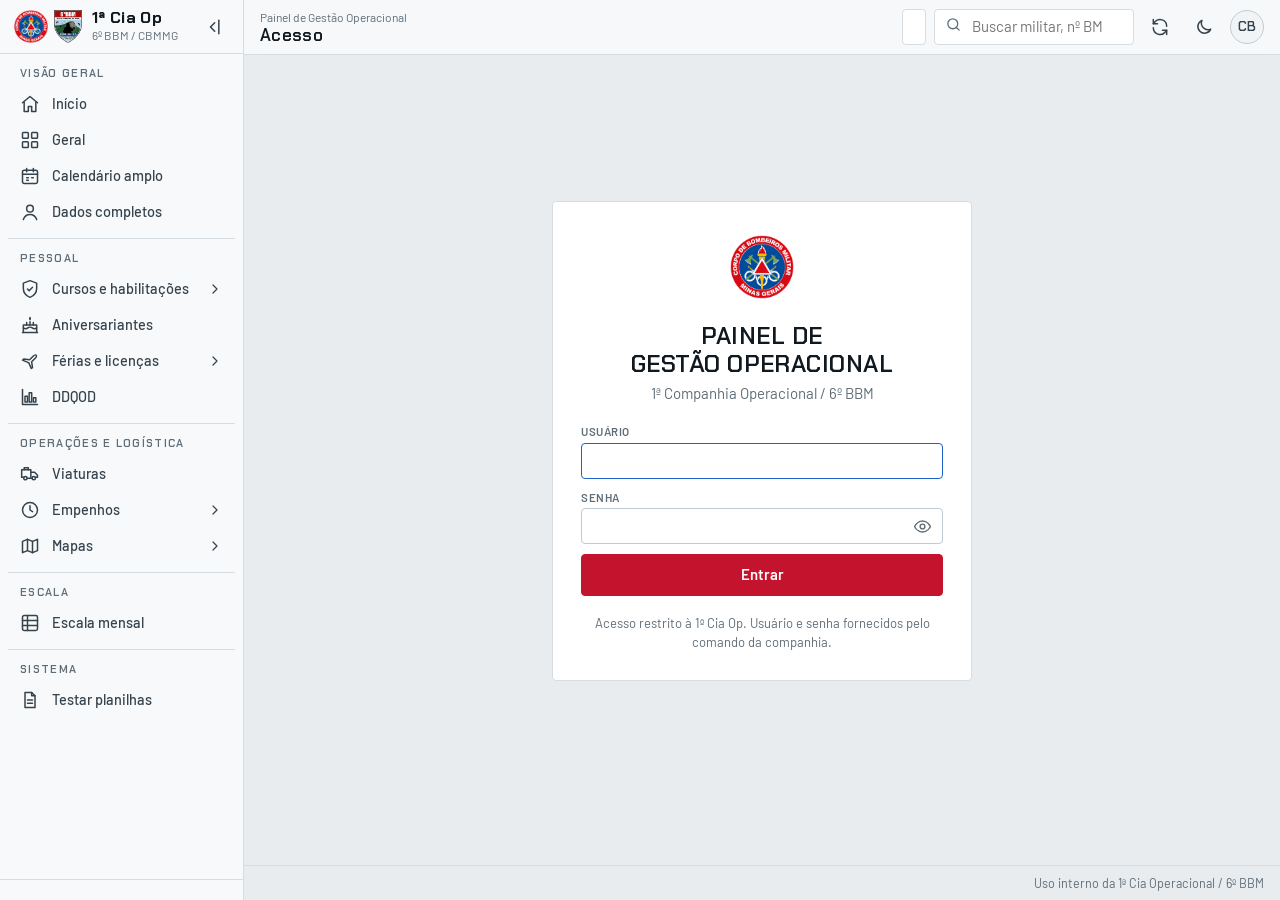
==== index.html @ 6f84ddb5 "Add files via upload" ====
<!doctype html>
<html lang="pt-BR">
<head>
<meta charset="utf-8">
<meta name="viewport" content="width=device-width, initial-scale=1, viewport-fit=cover">
<!--BUILD:HEAD-START-->
<title>Painel 1ª Cia Op</title>
<meta name="claude:viewport-fit-sides" content="cover">
<meta name="theme-color" content="#11161b">
<link rel="preconnect" href="https://www.google.com">
<link rel="preconnect" href="https://maps.gstatic.com" crossorigin>
<link rel="preconnect" href="https://maps.googleapis.com" crossorigin>
<link rel="preconnect" href="https://fonts.googleapis.com">
<link rel="preconnect" href="https://fonts.gstatic.com" crossorigin>
<link rel="stylesheet" href="https://fonts.googleapis.com/css2?family=Barlow:ital,wght@0,400;0,500;0,600;0,700;1,400&family=Chakra+Petch:wght@500;600;700&display=swap">
<!-- estilos: base → casca → componentes → uma folha por tela → impressão -->
<link rel="stylesheet" href="assets/css/base.css">
<link rel="stylesheet" href="assets/css/casca.css">
<link rel="stylesheet" href="assets/css/componentes.css">
<link rel="stylesheet" href="assets/css/telas/inicio.css">
<link rel="stylesheet" href="assets/css/telas/usuarios.css">
<link rel="stylesheet" href="assets/css/telas/geral.css">
<link rel="stylesheet" href="assets/css/telas/calendario.css">
<link rel="stylesheet" href="assets/css/telas/dados.css">
<link rel="stylesheet" href="assets/css/telas/cursos.css">
<link rel="stylesheet" href="assets/css/telas/ferias.css">
<link rel="stylesheet" href="assets/css/telas/licencas.css">
<link rel="stylesheet" href="assets/css/telas/ddqod.css">
<link rel="stylesheet" href="assets/css/telas/viaturas.css">
<link rel="stylesheet" href="assets/css/telas/empenhos.css">
<link rel="stylesheet" href="assets/css/telas/escala.css">
<link rel="stylesheet" href="assets/css/telas/horas.css">
<link rel="stylesheet" href="assets/css/telas/mapas.css">
<link rel="stylesheet" href="assets/css/telas/teste.css">
<link rel="stylesheet" href="assets/css/telas/login.css">
<link rel="stylesheet" href="assets/css/impressao.css">
<!--BUILD:HEAD-END-->
</head>
<body>
<!--BUILD:BODY-START-->
<div class="app" id="app">

  <!-- Barra lateral (desktop) / gaveta (celular) -->
  <aside class="sidebar" id="sidebar" aria-label="Navegação principal">
    <div class="sb-head">
      <a class="sb-brand" href="#inicio" aria-label="Início">
        <span class="emblem" aria-hidden="true">
          <svg viewBox="0 0 40 46"><path d="M20 1 38 7v15c0 11-7.6 19.6-18 23C9.6 41.6 2 33 2 22V7Z" fill="var(--red)"/><path d="M20 5.5 34 10.2V22c0 8.6-5.8 15.6-14 18.6C11.8 37.6 6 30.6 6 22V10.2Z" fill="none" stroke="var(--gold)" stroke-width="1.4"/><text x="20" y="27" text-anchor="middle" font-family="Chakra Petch, sans-serif" font-weight="700" font-size="11" fill="#fff">1ª</text></svg>
        </span>
        <span class="emblem bbm" aria-hidden="true"></span>
        <span class="sb-brand-txt">
          <strong>1ª Cia Op</strong>
          <small>6º BBM / CBMMG</small>
        </span>
      </a>
      <button class="icon-btn sb-collapse" id="sbCollapse" type="button" aria-label="Recolher menu"></button>
      <button class="icon-btn sb-close" id="sbClose" type="button" aria-label="Fechar menu"></button>
    </div>
    <nav class="sb-nav" id="sbNav"></nav>
    <div class="sb-foot">
      <button class="sync" id="syncInfo" type="button"></button>
    </div>
  </aside>
  <div class="scrim" id="scrim" hidden></div>

  <div class="main">
    <header class="topbar">
      <div class="topbar-in">
        <button class="icon-btn tb-menu" id="tbMenu" type="button" aria-label="Abrir menu"></button>
        <div class="tb-title">
          <span class="tb-crumb" id="tbCrumb">Início</span>
          <h1 id="tbTitle">Painel de Gestão Operacional</h1>
        </div>
        <div class="tb-actions">
          <div class="duty-mini" id="dutyMini" title="Pelotão de serviço hoje"></div>
          <label class="search" for="globalSearch">
            <span class="ico" data-i="search"></span>
            <input id="globalSearch" type="search" placeholder="Buscar militar, nº BM" autocomplete="off">
            <div class="search-pop" id="searchPop" hidden></div>
          </label>
          <button class="icon-btn" id="atualizaBtn" type="button" aria-label="Atualizar dados" title="Ler as planilhas de novo (use depois de alterar uma planilha)"></button>
          <button class="icon-btn" id="themeBtn" type="button" aria-label="Alternar tema"></button>
          <button class="user-chip" id="userChip" type="button" aria-label="Conta">
            <span class="avatar">CB</span>
          </button>
        </div>
      </div>
      <div class="demo-band" id="demoBand">Modo demonstração: todos os nomes e números são fictícios. Conecte as planilhas em <code>assets/js/config.js</code>.</div>
    </header>

    <main class="content" id="view" tabindex="-1"></main>

    <footer class="foot">
      <span id="footUpd"></span>
      <span id="footVer">Uso interno da 1ª Cia Operacional / 6º BBM</span>
    </footer>
  </div>

  <!-- Navegação inferior (celular) -->
  <nav class="bottom-nav" id="bottomNav" aria-label="Atalhos"></nav>
</div>

<div class="toast" id="toast" role="status" aria-live="polite" hidden></div>

<!-- ordem importa: configuração → núcleo → dados → interface → telas → app (veja docs/ARQUITETURA.md) -->
<script src="assets/js/config.js"></script>

<script src="assets/js/nucleo/preferencias.js"></script>
<script src="assets/js/nucleo/icones.js"></script>
<script src="assets/js/nucleo/auth.js"></script>

<script src="assets/js/dados/conversao.js"></script>
<script src="assets/js/dados/api.js"></script>
<script src="assets/js/dados/normalizadores/efetivo.js"></script>
<script src="assets/js/dados/normalizadores/ddqod.js"></script>
<script src="assets/js/dados/normalizadores/ferias.js"></script>
<script src="assets/js/dados/normalizadores/licencas.js"></script>
<script src="assets/js/dados/normalizadores/viaturas.js"></script>
<script src="assets/js/dados/normalizadores/horas.js"></script>
<script src="assets/js/dados/normalizadores/outros.js"></script>
<script src="assets/js/dados/demonstracao.js"></script>
<script src="assets/js/dados/ds.js"></script>
<script src="assets/js/dados/escala.js"></script>
<script src="assets/js/dados/escala-mensal.js"></script>
<script src="assets/js/dados/registros.js"></script>
<script src="assets/js/dados/arquivo.js"></script>

<script src="assets/js/interface/ui.js"></script>
<script src="assets/js/interface/tabela.js"></script>
<script src="assets/js/interface/graficos.js"></script>
<script src="assets/js/interface/observacoes.js"></script>
<script src="assets/js/interface/multisel.js"></script>
<script src="assets/js/interface/exporta.js"></script>

<script src="assets/js/telas/inicio.js"></script>
<script src="assets/js/telas/geral.js"></script>
<script src="assets/js/telas/calendario.js"></script>
<script src="assets/js/telas/dados-completos.js"></script>
<script src="assets/js/telas/cursos/comum.js"></script>
<script src="assets/js/telas/cursos/cursos.js"></script>
<script src="assets/js/telas/cursos/embarcacao.js"></script>
<script src="assets/js/telas/cursos/motoristas.js"></script>
<script src="assets/js/telas/aniversariantes.js"></script>
<script src="assets/js/telas/ferias/comum.js"></script>
<script src="assets/js/telas/ferias/periodo.js"></script>
<script src="assets/js/telas/ferias/por-data.js"></script>
<script src="assets/js/telas/ferias/licencas.js"></script>
<script src="assets/js/telas/ddqod.js"></script>
<script src="assets/js/telas/viaturas.js"></script>
<script src="assets/js/telas/empenhos/semanais.js"></script>
<script src="assets/js/telas/empenhos/horas.js"></script>
<script src="assets/js/telas/escala/modelo.js"></script>
<script src="assets/js/telas/escala/folha.js"></script>
<script src="assets/js/telas/escala/planilha.js"></script>
<script src="assets/js/telas/escala/editor.js"></script>
<script src="assets/js/telas/articulacao.js"></script>
<script src="assets/js/telas/login.js"></script>
<script src="assets/js/telas/usuarios.js"></script>
<script src="assets/js/telas/teste-planilha.js"></script>

<script src="assets/js/app/navegacao.js"></script>
<script src="assets/js/app/ajuste.js"></script>
<script src="assets/js/app/app.js"></script>
<script src="assets/js/app/sincronia.js"></script>
<!--BUILD:BODY-END-->
</body>
</html>
---- assets/css/base.css ----
/* ==========================================================================
   BASE — cores (tema escuro e claro), fontes, medidas e regras gerais
   Painel de Gestão Operacional – 1ª Cia Op / 6º BBM / CBMMG
   Tema: escuro por padrão (sala de operações), claro para uso diurno.
   Ordem dos arquivos de estilo (index.html): base → casca → componentes →
   telas/*.css → impressao. Cada tela tem o seu arquivo em css/telas/.
   ========================================================================== */

:root {
  color-scheme: dark;
  /* superfícies — grafite com viés azul-aço */
  --bg: #0f1418;
  --bg-2: #131a1f;
  --surface: #182027;
  --surface-2: #1f2932;
  --line: #2a3640;
  --line-2: #3a4854;
  /* texto */
  --fg: #e8ecef;
  --fg-2: #b6c0c8;
  --muted: #84919c;
  /* identidade institucional */
  --red: #e0283f;
  --red-ink: #ff6577;
  --gold: #e8b33c;
  --gold-ink: #f2c55c;
  /* cores da escala (1º a 4º Pel; as Alas PEMAD usam a cor do pelotão do mesmo número) */
  --p1: #4b8de2;
  --p2: #e6c44c;
  --p3: #50b075;
  --p4: #e2584f;
  /* semântica */
  --ok: #43b37c;
  --warn: #e3a13a;
  --bad: #ea4d55;
  --info: #5aa2e8;
  --on-solid: #ffffff;
  --shadow: 0 10px 30px rgba(0, 0, 0, .38);
  --hover: rgba(255, 255, 255, .045);
  --focus: #7db5ff;
  /* seleção por clique: cinza neutro, para não confundir com os destaques
     do painel (vermelho = vencido / em vigor / alerta) */
  --sel-bg: color-mix(in srgb, var(--fg) 13%, transparent);
  --sel-bar: var(--fg);

  --f-display: "Chakra Petch", "Barlow", system-ui, sans-serif;
  --f-body: "Barlow", system-ui, -apple-system, "Segoe UI", Roboto, sans-serif;

  --rail: 244px;
  --rail-min: 72px;
  --top-h: 54px;
  --r: 4px;
  --gut: max(16px, env(safe-area-inset-left, 0px));
}

/* tema claro: segue o sistema, a menos que o usuário tenha escolhido o escuro */
@media (prefers-color-scheme: light) {
  :root:not([data-theme="dark"]) {
    color-scheme: light;
    --bg: #e8ecef; --bg-2: #f7f9fa; --surface: #ffffff; --surface-2: #f1f4f6;
    --line: #d5dce2; --line-2: #c1cbd3;
    --fg: #111920; --fg-2: #36434d; --muted: #5f6d78;
    --red: #c3132d; --red-ink: #b01028; --gold: #a9740b; --gold-ink: #8d6008;
    --p1: #2f6ecb; --p2: #c79d14; --p3: #2c8c52; --p4: #c93a33;
    --ok: #23865a; --warn: #b5730c; --bad: #c8303a; --info: #2a74c4;
    --shadow: 0 8px 24px rgba(20, 35, 50, .12);
    --hover: rgba(17, 25, 32, .045);
    --focus: #1d63c9;
  }
}
/* tema claro escolhido no botão do topo */
:root[data-theme="light"] {
  color-scheme: light;
  --bg: #e8ecef; --bg-2: #f7f9fa; --surface: #ffffff; --surface-2: #f1f4f6;
  --line: #d5dce2; --line-2: #c1cbd3;
  --fg: #111920; --fg-2: #36434d; --muted: #5f6d78;
  --red: #c3132d; --red-ink: #b01028; --gold: #a9740b; --gold-ink: #8d6008;
  --p1: #2f6ecb; --p2: #c79d14; --p3: #2c8c52; --p4: #c93a33;
  --ok: #23865a; --warn: #b5730c; --bad: #c8303a; --info: #2a74c4;
  --shadow: 0 8px 24px rgba(20, 35, 50, .12);
  --hover: rgba(17, 25, 32, .045);
  --focus: #1d63c9;
}

/* ---------- regras gerais ---------- */
*, *::before, *::after { box-sizing: border-box; }
[hidden] { display: none !important; }
html, body { min-height: 100%; }
body {
  margin: 0;
  background: var(--bg);
  color: var(--fg);
  font-family: var(--f-body);
  font-size: 15px;
  line-height: 1.45;
  -webkit-font-smoothing: antialiased;
}
body::before {
  content: ""; position: fixed; inset: 0 0 auto; height: env(safe-area-inset-top, 0px);
  z-index: 60; background: var(--bg-2);
}
a { color: inherit; }
button, input, select { font: inherit; color: inherit; }
h1, h2, h3, h4 { margin: 0; font-family: var(--f-display); font-weight: 600; text-wrap: balance; line-height: 1.15; }
p { margin: 0; }
code { font-size: .9em; background: var(--surface-2); padding: 1px 5px; border-radius: 3px; }
:focus-visible { outline: 2px solid var(--focus); outline-offset: 2px; }

/* utilitários */
.num, .tbl td.n, .kpi-v { font-variant-numeric: tabular-nums; }
.muted { color: var(--muted); }
.sr { position: absolute; width: 1px; height: 1px; overflow: hidden; clip: rect(0 0 0 0); white-space: nowrap; }
svg.i { width: 20px; height: 20px; flex: none; stroke: currentColor; fill: none; stroke-width: 1.8; stroke-linecap: round; stroke-linejoin: round; }

@media (prefers-reduced-motion: reduce) {
  *, *::before, *::after { animation: none !important; transition: none !important; }
}
---- assets/css/casca.css ----
/* ==========================================================================
   CASCA DO APP — menu lateral, barra do topo, rodapé, navegação do celular
   No computador: trilho de navegação à esquerda + barra fixa no topo.
   No celular (até 900px): gaveta lateral + barra inferior com atalhos.
   ========================================================================== */

.app {
  display: grid;
  grid-template-columns: var(--rail) minmax(0, 1fr);
  min-height: var(--vh, 100dvh);
}
.app.rail-min { grid-template-columns: var(--rail-min) minmax(0, 1fr); }
/* janela aberta: a página de trás fica parada (body fixo; o JS guarda e devolve a posição) */
body.no-scroll { position: fixed; left: 0; right: 0; overflow: hidden; }

/* "Ajustar layout à tela" (app/ajuste.js): reduz letras e espaços de todo o painel.
   --vh corrige as alturas que dependem da janela (menu lateral, listas fixas, mapas). */
html.ajustado .app, html.ajustado .sheet { zoom: var(--z, 1); --vh: calc(100dvh / var(--z, 1)); }

/* ---------- menu lateral ---------- */
.sidebar {
  position: sticky; top: 0; height: var(--vh, 100vh); height: var(--vh, 100dvh);
  display: flex; flex-direction: column;
  background: var(--bg-2);
  border-right: 1px solid var(--line);
  min-width: 0;
  z-index: 40;
}
.sb-head {
  display: flex; align-items: center; gap: 8px;
  height: var(--top-h); padding: 0 12px 0 14px;
  border-bottom: 1px solid var(--line);
}
.sb-brand { display: flex; align-items: center; gap: 10px; text-decoration: none; min-width: 0; flex: 1; }
.emblem { width: 34px; height: 36px; flex: none; display: grid; place-items: center; }
.emblem.bbm { width: 28px; margin-left: -4px; }
.emblem svg, .emblem img { width: 100%; height: 100%; object-fit: contain; }
.sb-brand-txt { display: flex; flex-direction: column; min-width: 0; }
.sb-brand-txt strong { font-family: var(--f-display); font-size: 16px; letter-spacing: .02em; line-height: 1.1; }
.sb-brand-txt small { color: var(--muted); font-size: 12px; white-space: nowrap; }
.icon-btn.sb-close { display: none; }

.sb-nav { flex: 1; overflow-y: auto; padding: 8px 8px 12px; scrollbar-width: thin; }
.nav-sec { margin-top: 8px; padding-top: 8px; border-top: 1px solid var(--line); }
.nav-sec:first-child { margin-top: 0; padding-top: 0; border-top: 0; }
.nav-sec-t {
  font-family: var(--f-display); font-size: 11px; font-weight: 600; letter-spacing: .12em;
  color: var(--muted); padding: 4px 12px; text-transform: uppercase;
}
.nav-a, .nav-g {
  display: flex; align-items: center; gap: 12px; width: 100%;
  min-height: 36px; padding: 6px 12px; border-radius: var(--r); font-size: 14.5px;
  text-decoration: none; color: var(--fg-2); background: none; border: 0; cursor: pointer;
  font-weight: 500; text-align: left; position: relative;
}
.nav-a:hover, .nav-g:hover { background: var(--hover); color: var(--fg); }
.nav-a[aria-current="page"] { background: var(--sel-bg); color: var(--fg); }
.nav-a[aria-current="page"]::before {
  content: ""; position: absolute; left: -8px; top: 8px; bottom: 8px; width: 3px; background: var(--red); border-radius: 0 2px 2px 0;
}
.nav-a .lbl, .nav-g .lbl { flex: 1; min-width: 0; overflow: hidden; text-overflow: ellipsis; white-space: nowrap; }
.nav-g .chev { transition: transform .15s; width: 16px; height: 16px; }
.nav-g[aria-expanded="true"] .chev { transform: rotate(90deg); }
.nav-sub { padding-left: 32px; display: grid; gap: 1px; }
.nav-sub .nav-a { min-height: 32px; font-size: 14px; padding: 5px 12px; }
.nav-sub .nav-a[aria-current="page"]::before { left: -40px; }

.sb-foot { border-top: 1px solid var(--line); padding: 10px 14px; }
.sync { border: 0; background: none; padding: 0; cursor: pointer; text-align: left; width: 100%; display: flex; align-items: center; gap: 8px; font-size: 12.5px; color: var(--muted); }
.sync:hover span { color: var(--fg-2); }
.sync .dot { width: 8px; height: 8px; border-radius: 50%; background: var(--ok); box-shadow: 0 0 0 3px color-mix(in srgb, var(--ok) 25%, transparent); flex: none; }

/* trilho recolhido (só ícones) */
.app.rail-min .sb-brand-txt, .app.rail-min .nav-a .lbl, .app.rail-min .nav-g .lbl,
.app.rail-min .nav-g .chev, .app.rail-min .nav-sec-t, .app.rail-min .nav-sub, .app.rail-min .sync span, .app.rail-min .emblem.bbm { display: none; }
.app.rail-min .sb-head { flex-direction: column; justify-content: center; height: auto; padding: 10px 0; gap: 6px; }
.app.rail-min .nav-a, .app.rail-min .nav-g { justify-content: center; padding: 10px; }
.app.rail-min .sb-collapse svg { transform: rotate(180deg); }
.app.rail-min .sync { justify-content: center; }

/* ---------- barra do topo ---------- */
.main { display: flex; flex-direction: column; min-width: 0; }
.topbar {
  position: sticky; top: env(safe-area-inset-top, 0px); z-index: 30;
  background: color-mix(in srgb, var(--bg-2) 92%, transparent);
  backdrop-filter: blur(8px);
  border-bottom: 1px solid var(--line);
}
.topbar-in {
  display: flex; align-items: center; gap: 12px;
  min-height: var(--top-h);
  padding-left: var(--gut); padding-right: max(16px, env(safe-area-inset-right, 0px));
}
.icon-btn.tb-menu { display: none; }
.tb-title { flex: 1; min-width: 0; display: flex; flex-direction: column; }
.tb-crumb { font-size: 12px; color: var(--muted); white-space: nowrap; overflow: hidden; text-overflow: ellipsis; }
.tb-title h1 { font-size: 17px; letter-spacing: .02em; white-space: nowrap; overflow: hidden; text-overflow: ellipsis; }
.tb-actions { display: flex; align-items: center; gap: 8px; }

.icon-btn {
  display: inline-grid; place-items: center; width: 36px; height: 36px; flex: none;
  border-radius: var(--r); border: 1px solid transparent; background: none; color: var(--fg-2); cursor: pointer;
}
.icon-btn:hover { background: var(--hover); color: var(--fg); border-color: var(--line); }
/* botão Atualizar: gira enquanto lê as planilhas */
.icon-btn:disabled { cursor: progress; }
#atualizaBtn.girando svg { animation: gira .9s linear infinite; }
@keyframes gira { to { transform: rotate(360deg); } }

/* busca global */
.search { position: relative; display: flex; align-items: center; gap: 8px; height: 36px; width: 260px;
  padding: 0 10px; border: 1px solid var(--line); border-radius: var(--r); background: var(--surface); color: var(--muted); }
.search:focus-within { border-color: var(--focus); }
.search input { border: 0; background: none; outline: none; width: 100%; min-width: 0; color: var(--fg); }
.search .ico svg { width: 17px; height: 17px; }
.search-pop {
  position: absolute; top: calc(100% + 6px); left: 0; right: 0; z-index: 50;
  background: var(--surface); border: 1px solid var(--line-2); border-radius: var(--r); box-shadow: var(--shadow);
  max-height: 360px; overflow: auto; padding: 4px;
}
.search-pop button { display: flex; width: 100%; gap: 10px; align-items: center; text-align: left; padding: 8px 10px; border: 0; background: none; border-radius: 4px; cursor: pointer; color: var(--fg); }
.search-pop button:hover, .search-pop button:focus-visible { background: var(--hover); }
.search-pop small { color: var(--muted); display: block; }

/* pelotão de serviço e conta */
.duty-mini { display: flex; align-items: center; gap: 8px; height: 36px; padding: 0 12px 0 10px;
  border: 1px solid var(--line); border-radius: var(--r); background: var(--surface); font-size: 13.5px; white-space: nowrap; }
.duty-mini b { font-family: var(--f-display); font-weight: 600; }
.duty-mini .sw { width: 10px; height: 10px; border-radius: 2px; background: var(--pc); }

.user-chip { border: 0; background: none; padding: 0; cursor: pointer; }
.avatar { display: inline-grid; place-items: center; width: 34px; height: 34px; border-radius: 50%;
  background: var(--surface-2); border: 1px solid var(--line-2); font-family: var(--f-display); font-weight: 600; font-size: 13px; color: var(--fg-2); }

/* faixa amarela: demonstração ou teste com arquivo */
.demo-band {
  font-size: 12.5px; color: var(--gold-ink);
  background: color-mix(in srgb, var(--gold) 10%, transparent);
  border-top: 1px solid color-mix(in srgb, var(--gold) 25%, transparent);
  padding-block: 4px; padding-left: var(--gut); padding-right: max(16px, env(safe-area-inset-right, 0px));
}
.demo-band code { background: transparent; padding: 0; color: inherit; }
.band-btn { border: 0; background: none; padding: 0; margin-left: 6px; font: inherit; font-weight: 700; color: inherit; text-decoration: underline; text-underline-offset: 2px; cursor: pointer; }

/* ---------- conteúdo e rodapé ---------- */
.content {
  flex: 1; outline: none;
  padding-block: 16px 28px;
  padding-left: max(16px, env(safe-area-inset-left, 0px));
  padding-right: max(16px, env(safe-area-inset-right, 0px));
}
@media (min-width: 1100px) {
  .content { padding-left: max(22px, env(safe-area-inset-left, 0px)); padding-right: max(22px, env(safe-area-inset-right, 0px)); }
}
.foot { display: flex; flex-wrap: wrap; justify-content: space-between; gap: 6px 16px; font-size: 12.5px; color: var(--muted);
  border-top: 1px solid var(--line); padding-block: 8px;
  padding-left: max(16px, env(safe-area-inset-left, 0px)); padding-right: max(16px, env(safe-area-inset-right, 0px)); }

.bottom-nav { display: none; }
.scrim { position: fixed; inset: 0; background: rgba(5, 8, 10, .55); z-index: 35; }

.toast {
  position: fixed; z-index: 80; left: 50%; transform: translateX(-50%);
  bottom: calc(24px + env(safe-area-inset-bottom, 0px));
  background: var(--fg); color: var(--bg); padding: 10px 16px; border-radius: var(--r); font-weight: 500; box-shadow: var(--shadow);
}

/* ---------- telas menores ---------- */
@media (max-width: 1280px) {
  .search { width: 200px; }
}

/* celular e tablet: gaveta lateral + barra inferior */
@media (max-width: 900px) {
  :root { --top-h: 56px; }
  .app, .app.rail-min { grid-template-columns: minmax(0, 1fr); }
  .sidebar {
    position: fixed; top: 0; bottom: 0; left: 0; width: min(300px, 86vw); height: auto;
    transform: translateX(-102%); transition: transform .22s ease; box-shadow: var(--shadow);
    padding-top: env(safe-area-inset-top, 0px); padding-bottom: env(safe-area-inset-bottom, 0px);
    padding-left: env(safe-area-inset-left, 0px);
  }
  .app.drawer-open .sidebar { transform: none; }
  /* a gaveta sempre aparece expandida */
  .app.rail-min .sb-brand-txt, .app.rail-min .nav-a .lbl, .app.rail-min .nav-g .lbl,
  .app.rail-min .nav-g .chev, .app.rail-min .nav-sec-t, .app.rail-min .sync span, .app.rail-min .emblem.bbm { display: revert; }
  .app.rail-min .nav-sub { display: grid; }
  .app.rail-min .sb-head { flex-direction: row; height: var(--top-h); padding: 0 12px 0 14px; }
  .app.rail-min .nav-a, .app.rail-min .nav-g { justify-content: flex-start; padding: 8px 12px; }
  .sb-collapse { display: none; }
  .icon-btn.sb-close { display: inline-grid; }
  .icon-btn.tb-menu { display: inline-grid; margin-left: -6px; }
  .tb-title h1 { font-size: 17px; }
  .search { display: none; }
  .search.open { display: flex; position: absolute; left: var(--gut); right: max(16px, env(safe-area-inset-right, 0px)); top: 9px; width: auto; z-index: 5; }
  .duty-mini { display: none; }
  .content { padding-bottom: calc(96px + env(safe-area-inset-bottom, 0px)); }
  .foot { padding-bottom: calc(80px + env(safe-area-inset-bottom, 0px)); }

  .bottom-nav {
    display: grid; grid-template-columns: repeat(5, minmax(0, 1fr));
    position: fixed; left: 0; right: 0; bottom: 0; z-index: 30;
    background: color-mix(in srgb, var(--bg-2) 96%, transparent); backdrop-filter: blur(8px);
    border-top: 1px solid var(--line);
    padding-bottom: env(safe-area-inset-bottom, 0px);
    padding-left: max(8px, env(safe-area-inset-left, 0px)); padding-right: max(8px, env(safe-area-inset-right, 0px));
  }
  .bottom-nav a, .bottom-nav button {
    display: flex; flex-direction: column; align-items: center; justify-content: center; gap: 3px; min-height: 60px;
    text-decoration: none; color: var(--muted); font-size: 11.5px; font-weight: 600; border: 0; background: none; cursor: pointer; position: relative;
  }
  .bottom-nav [aria-current="page"] { color: var(--fg); }
  .bottom-nav [aria-current="page"]::before { content: ""; position: absolute; top: 0; left: 28%; right: 28%; height: 2px; background: var(--red); }
  .bottom-nav svg.i { width: 22px; height: 22px; }
}

@media (max-width: 720px) {
  body { font-size: 15px; }
}
@media (max-width: 480px) {
  .tb-crumb { display: none; }
}

/* itens do menu só do administrador; número de pedidos de acesso esperando */
.nav-a[hidden] { display: none; }
.nav-badge { margin-left: auto; min-width: 20px; height: 20px; padding: 0 6px; border-radius: 10px; background: var(--red); color: var(--on-solid); font-size: 12px; font-weight: 700; display: inline-grid; place-items: center; }
.nav-badge[hidden] { display: none; }
.rail-min .nav-badge { position: absolute; top: 4px; right: 6px; min-width: 16px; height: 16px; font-size: 10.5px; padding: 0 4px; }
---- assets/css/componentes.css ----
/* ==========================================================================
   COMPONENTES — peças usadas por várias telas
   Página e painéis, filtros, botões, abas, KPIs, chips, tabelas, ficha do
   militar, quadros de militares (rosters), calendário do mês, painéis
   recolhíveis, gráficos, mapas, janela inferior, observações e exportação.
   As regras próprias de uma tela ficam em css/telas/<tela>.css.
   ========================================================================== */

/* ---------- página e painéis ---------- */
.page { display: grid; gap: 14px; max-width: 1680px; margin: 0 auto; }
.page-head { display: flex; flex-wrap: wrap; align-items: flex-end; justify-content: space-between; gap: 6px 20px; padding-bottom: 10px; border-bottom: 1px solid var(--line); }
.page-head h2 { font-size: clamp(19px, 1.9vw, 23px); letter-spacing: .03em; text-transform: uppercase; }
.page-head p { color: var(--muted); max-width: 90ch; margin-top: 2px; font-size: 14px; }
.stamp { font-size: 13px; color: var(--muted); display: inline-flex; align-items: center; gap: 6px; white-space: nowrap; }
.stamp b { color: var(--gold-ink); font-weight: 600; }

.panel { background: var(--surface); border: 1px solid var(--line); border-radius: var(--r); min-width: 0; display: flex; flex-direction: column; }
.panel-h { flex-wrap: wrap; display: flex; align-items: center; justify-content: space-between; gap: 8px; padding: 8px 14px; border-bottom: 1px solid var(--line); min-height: 42px; }
.panel-h h3 { font-size: 13px; font-weight: 600; letter-spacing: .08em; text-transform: uppercase; display: flex; align-items: center; gap: 8px; min-width: 0; }
.panel-h h3 .count { font-family: var(--f-body); letter-spacing: 0; font-weight: 500; color: var(--muted); text-transform: none; font-size: 13px; }
.panel-b { padding: 12px 14px; min-width: 0; }
.panel-b.flush { padding: 0; }
.panel-note { font-size: 12.5px; color: var(--muted); padding: 7px 14px; border-top: 1px solid var(--line); }
.empty { padding: 28px 16px; text-align: center; color: var(--muted); }
.sem-dados { display: grid; place-items: center; min-height: 160px; color: var(--muted); font-size: 14px; }

/* painel recolhível (calendários, quadros, tabelas): botão com seta no cabeçalho */
.cal-panel > .panel-h { padding-left: 6px; }
.cal-toggle { display: flex; align-items: center; gap: 6px; border: 0; background: none; color: var(--fg); cursor: pointer; padding: 4px 8px; border-radius: var(--r); }
.cal-toggle:hover { background: var(--hover); }
.cal-toggle .chev { width: 16px; height: 16px; color: var(--muted); transform: rotate(90deg); transition: transform .15s; }
.cal-panel.fechado .cal-toggle .chev { transform: none; }
.cal-panel.fechado > .panel-h { border-bottom: 0; }
.cal-resumo { display: flex; align-items: center; flex-wrap: wrap; gap: 6px; font-size: 14px; margin-right: auto; }

/* grades */
.grid { display: grid; gap: 12px; min-width: 0; align-content: start; }
.g-2 { grid-template-columns: repeat(2, minmax(0, 1fr)); }
.g-3 { grid-template-columns: repeat(3, minmax(0, 1fr)); }
.g-4 { grid-template-columns: repeat(4, minmax(0, 1fr)); }
.g-side { grid-template-columns: minmax(0, 1fr) 340px; }
.g-side-l { grid-template-columns: 320px minmax(0, 1fr); }
.g-auto { grid-template-columns: repeat(auto-fill, minmax(260px, 1fr)); }

/* ---------- filtros e campos ---------- */
.filters { display: flex; flex-wrap: wrap; gap: 8px; align-items: flex-end; }
.field { display: flex; flex-direction: column; gap: 3px; min-width: 150px; flex: 1 1 160px; max-width: 260px; }
.field.grow { max-width: none; flex: 2 1 220px; }
.field label { font-size: 11.5px; color: var(--muted); font-weight: 600; text-transform: uppercase; letter-spacing: .05em; }
.field .lbl { font-size: 12px; color: var(--muted); font-weight: 500; }
.field > .lbl { font-size: 11.5px; color: var(--muted); font-weight: 600; text-transform: uppercase; letter-spacing: .05em; }
.select, .input {
  height: 36px; border: 1px solid var(--line-2); border-radius: var(--r); background: var(--surface); color: var(--fg);
  padding: 0 10px; width: 100%; min-width: 0;
}
.select { appearance: none; padding-right: 30px; cursor: pointer;
  background-image: linear-gradient(45deg, transparent 50%, var(--muted) 50%), linear-gradient(135deg, var(--muted) 50%, transparent 50%);
  background-position: calc(100% - 15px) 15px, calc(100% - 10px) 15px; background-size: 5px 5px; background-repeat: no-repeat; }
.select:focus, .input:focus { border-color: var(--focus); outline: none; }

/* lista de seleção múltipla (OBM, posto, cursos, habilitação) */
.multi { position: relative; }
.multi > summary { list-style: none; display: flex; align-items: center; white-space: nowrap; overflow: hidden; text-overflow: ellipsis; line-height: 36px; }
.multi > summary::-webkit-details-marker { display: none; }
.multi-pop { position: absolute; z-index: 20; top: calc(100% + 4px); left: 0; width: min(380px, 92vw); background: var(--surface); border: 1px solid var(--line-2); border-radius: var(--r); box-shadow: var(--shadow); padding: 10px; display: grid; gap: 8px; }
.multi-list { max-height: 300px; overflow-y: auto; display: grid; gap: 2px; }
.multi-list label { display: grid; grid-template-columns: 18px auto minmax(0, 1fr); gap: 8px; align-items: center; padding: 6px 8px; border-radius: 4px; cursor: pointer; font-size: 14px; }
.multi-list label:hover { background: var(--hover); }
.multi-list label span { font-size: 12.5px; white-space: nowrap; overflow: hidden; text-overflow: ellipsis; }
.multi-list input { accent-color: var(--red); width: 16px; height: 16px; }
.multi-foot { display: flex; justify-content: space-between; gap: 8px; }
.multi-tit { display: none; }   /* nome do filtro: só no celular, onde a lista cobre o campo */
.field .multi-list label { font-size: 14px; color: var(--fg); font-weight: 400; text-transform: none; letter-spacing: normal; }
.msel > summary.tem { font-weight: 600; border-color: var(--fg-2); }
.msel .multi-pop { width: min(300px, 92vw); }
.msel .multi-list label { grid-template-columns: 18px minmax(0, 1fr); }
.msel .msel-t { font-size: 14px; }

/* chave liga/desliga (ex.: "Resumo ao clicar no dia") */
.sw-tg { display: inline-flex; align-items: center; gap: 10px; cursor: pointer; font-weight: 600; font-size: 14px; user-select: none; padding: 6px 12px; border: 1px solid var(--line-2); border-radius: var(--r); background: var(--surface); }
.sw-tg input { position: absolute; opacity: 0; width: 1px; height: 1px; }
.sw-tr { width: 36px; height: 20px; border-radius: 10px; background: var(--line-2); position: relative; transition: background .15s; flex: none; }
.sw-tr::after { content: ""; position: absolute; top: 2px; left: 2px; width: 16px; height: 16px; border-radius: 50%; background: var(--surface); box-shadow: 0 1px 2px rgba(0,0,0,.3); transition: transform .15s; }
.sw-tg input:checked + .sw-tr { background: var(--ok); }
.sw-tg input:checked + .sw-tr::after { transform: translateX(16px); }
.sw-tg input:focus-visible + .sw-tr { outline: 2px solid var(--focus); outline-offset: 2px; }

/* ---------- botões, abas e botões segmentados ---------- */
.btn {
  display: inline-flex; align-items: center; justify-content: center; gap: 8px; height: 36px; padding: 0 14px;
  border: 1px solid var(--line-2); border-radius: var(--r); background: var(--surface-2); color: var(--fg);
  font-weight: 600; cursor: pointer; text-decoration: none; white-space: nowrap;
}
.btn:hover { border-color: var(--muted); }
.btn.primary { background: var(--red); border-color: var(--red); color: var(--on-solid); }
.btn.primary:hover { filter: brightness(1.08); }
.btn.ghost { background: none; }
.btn svg.i { width: 17px; height: 17px; }
.btn.sm { height: 30px; padding: 0 10px; font-size: 12.5px; gap: 5px; }
.btn.sm svg { width: 15px; height: 15px; }
.btn-row { display: flex; flex-wrap: wrap; gap: 8px; }

.tabs { display: flex; gap: 2px; border-bottom: 1px solid var(--line); overflow-x: auto; scrollbar-width: none; }
.tabs a, .tabs button {
  padding: 8px 14px; text-decoration: none; color: var(--muted); font-weight: 600; white-space: nowrap; text-transform: uppercase; font-size: 13.5px; letter-spacing: .04em;
  border: 0; background: none; border-bottom: 2px solid transparent; margin-bottom: -1px; cursor: pointer;
}
.tabs a:hover, .tabs button:hover { color: var(--fg); }
.tabs [aria-selected="true"] { color: var(--fg); border-bottom-color: var(--red); }

.seg { display: inline-flex; border: 1px solid var(--line-2); border-radius: var(--r); overflow: hidden; justify-self: start; }
.seg button { border: 0; background: var(--surface); color: var(--fg-2); padding: 8px 14px; font-weight: 600; cursor: pointer; }
.seg button + button { border-left: 1px solid var(--line-2); }
.seg button[aria-selected="true"] { background: var(--fg); color: var(--bg); }

/* exportação: planilha / relatório PDF / PDF da tela */
.exp-btns { display: flex; gap: 6px; margin-left: auto; flex: 0 0 auto; }
@media (max-width: 560px) { .exp-btns .btn span { display: none; } }

/* ---------- KPIs (quadros de números) ---------- */
.kpis { display: grid; grid-template-columns: repeat(auto-fit, minmax(160px, 1fr)); gap: 10px; }
.kpi { background: var(--surface); border: 1px solid var(--line); border-left: 3px solid var(--line-2); border-radius: var(--r); padding: 9px 12px; min-width: 0; display: flex; flex-direction: column; gap: 2px; }
.kpi-l { font-size: 11.5px; color: var(--muted); font-weight: 600; text-transform: uppercase; letter-spacing: .06em; }
.kpi-v { font-family: var(--f-display); font-size: 26px; font-weight: 600; line-height: 1.1; letter-spacing: .01em; }
.kpi-v small { font-size: 15px; color: var(--muted); font-weight: 500; margin-left: 4px; }
.kpi-s { font-size: 12.5px; color: var(--muted); }
.kpi.tone-bad .kpi-v { color: var(--bad); }
.kpi.tone-bad { border-left-color: var(--bad); }
.kpi.tone-warn { border-left-color: var(--warn); }
.kpi.tone-ok { border-left-color: var(--ok); }
.kpi.tone-gold { border-left-color: var(--gold); }
.kpi.tone-warn .kpi-v { color: var(--warn); }
.kpi.tone-ok .kpi-v { color: var(--ok); }
.kpi.tone-gold .kpi-v { color: var(--gold-ink); }
/* KPI clicável: filtra a lista abaixo; clicar de novo desfaz */
button.kpi { font: inherit; color: inherit; text-align: left; cursor: pointer; width: 100%; }
.kpi.click:hover { border-color: var(--line-2); background: var(--hover); }
.kpi.click.on { box-shadow: 0 0 0 2px var(--fg); border-color: var(--fg); }
.kpi.click.on .kpi-l::after { content: " ✓"; }
.meter { height: 5px; border-radius: 3px; background: var(--surface-2); overflow: hidden; margin-top: 6px; }
.meter > span { display: block; height: 100%; background: var(--fg-2); border-radius: inherit; }

/* ---------- chips e cor do pelotão ---------- */
.chip { display: inline-flex; align-items: center; gap: 5px; height: 22px; padding: 0 8px; border-radius: 3px;
  font-size: 12.5px; font-weight: 600; white-space: nowrap; background: var(--surface-2); color: var(--fg-2); border: 1px solid var(--line); }
.chip.ok { color: var(--ok); background: color-mix(in srgb, var(--ok) 12%, transparent); border-color: color-mix(in srgb, var(--ok) 35%, transparent); }
.chip.warn { color: var(--warn); background: color-mix(in srgb, var(--warn) 12%, transparent); border-color: color-mix(in srgb, var(--warn) 35%, transparent); }
.chip.bad { color: var(--bad); background: color-mix(in srgb, var(--bad) 12%, transparent); border-color: color-mix(in srgb, var(--bad) 35%, transparent); }
.chip.info { color: var(--info); background: color-mix(in srgb, var(--info) 12%, transparent); border-color: color-mix(in srgb, var(--info) 35%, transparent); }
.chip.gold { color: var(--gold-ink); background: color-mix(in srgb, var(--gold) 12%, transparent); border-color: color-mix(in srgb, var(--gold) 35%, transparent); }
.chip.dot::before { content: ""; width: 7px; height: 7px; border-radius: 50%; background: currentColor; }
.chip.course { font-weight: 500; color: var(--fg-2); }
button.chip { cursor: pointer; }
button.chip:hover { border-color: var(--muted); color: var(--fg); }
.chips { display: flex; flex-wrap: wrap; gap: 4px; }

.pel { --pc: var(--muted); display: inline-flex; align-items: center; gap: 6px; font-weight: 600; white-space: nowrap; }
.pel::before { content: ""; width: 9px; height: 9px; border-radius: 2px; background: var(--pc); flex: none; }
.pc1 { --pc: var(--p1); } .pc2 { --pc: var(--p2); } .pc3 { --pc: var(--p3); } .pc4 { --pc: var(--p4); }

/* ---------- tabelas (UI.table) ---------- */
.tbl-wrap { overflow-x: auto; min-width: 0; }
.tbl-wrap.scroll-y { max-height: 560px; overflow-y: auto; }
.tbl { width: 100%; border-collapse: collapse; font-size: 14.5px; }
.tbl th {
  position: sticky; top: 0; z-index: 1; background: var(--surface-2); text-align: left; font-weight: 600;
  font-size: 12.5px; color: var(--fg-2); letter-spacing: .03em; padding: 9px 12px; border-bottom: 1px solid var(--line-2); white-space: nowrap;
}
.tbl th[data-sort] { cursor: pointer; user-select: none; }
.tbl th[data-sort]:hover { color: var(--fg); }
.tbl th .arr { opacity: .5; font-size: 10px; margin-left: 4px; }
.tbl th.sorted .arr { opacity: 1; color: var(--red-ink); }
.tbl td { padding: 9px 12px; border-bottom: 1px solid var(--line); vertical-align: top; }
.tbl td .num { white-space: nowrap; }
.tbl tbody tr:hover { background: var(--hover); }
.tbl tr.click { cursor: pointer; }
/* linha selecionada: cinza neutro (vence os fundos coloridos de destaque) */
.tbl tr.sel { background: transparent !important; }
.tbl tr.sel td { background: var(--sel-bg) !important; }
.tbl tr.sel td:first-child { box-shadow: inset 4px 0 0 var(--sel-bar); }
.tbl tr.sel:hover td { background: color-mix(in srgb, var(--fg) 20%, transparent) !important; }
.tbl td.n, .tbl th.n { text-align: right; }
.tbl td.c, .tbl th.c { text-align: center; }
.tbl td.idx { color: var(--muted); width: 1%; font-variant-numeric: tabular-nums; }
.tbl .name b { font-weight: 600; }
.tbl.compact td { padding: 6px 10px; font-size: 13.5px; }
.tbl.compact th { padding: 7px 10px; }

/* listas simples */
.notes { margin: 0; padding: 0; list-style: none; display: grid; gap: 8px; font-size: 14px; color: var(--fg-2); }
.notes li { display: grid; grid-template-columns: 18px minmax(0, 1fr); gap: 6px; }
.notes li::before { content: ""; width: 6px; height: 6px; margin-top: 8px; background: var(--red); transform: rotate(45deg); }
.list { list-style: none; margin: 0; padding: 0; }
.list li { display: flex; align-items: center; justify-content: space-between; gap: 10px; padding: 9px 16px; border-bottom: 1px solid var(--line); font-size: 14px; }
.list li:last-child { border-bottom: 0; }
.list .when { font-variant-numeric: tabular-nums; color: var(--muted); font-size: 13px; white-space: nowrap; }

/* ---------- faixa de dias da escala (UI.strip) ---------- */
.strip { display: grid; grid-auto-flow: column; grid-auto-columns: minmax(58px, 1fr); gap: 4px; overflow-x: auto; padding-bottom: 4px; scrollbar-width: thin; }
.strip-d { border: 1px solid var(--line); border-radius: 4px; background: var(--surface-2); padding: 6px 4px 0; text-align: center; overflow: hidden; display: flex; flex-direction: column; }
.strip-d .wd { font-size: 11.5px; color: var(--muted); text-transform: lowercase; }
.strip-d .dd { font-family: var(--f-display); font-size: 19px; font-weight: 600; line-height: 1.2; }
.strip-d .pp { margin-top: 5px; font-size: 11.5px; font-weight: 700; padding: 3px 0; background: var(--pc); color: var(--on-solid); }
.strip-d.pc2 .pp { color: #1d1a0c; }
.strip-d.today { border-color: var(--fg-2); box-shadow: inset 0 0 0 1px var(--fg-2); }
.strip-d.hol .dd { color: var(--red-ink); }

/* ---------- ficha do militar e fotos ---------- */
.mil-card { display: grid; grid-template-columns: 96px minmax(0, 1fr); gap: 14px; align-items: start; }
.photo { aspect-ratio: 4/5; width: 100%; max-width: 100%; border-radius: 4px; background: var(--surface-2); border: 1px solid var(--line);
  display: grid; place-items: center; font-family: var(--f-display); font-size: 28px; font-weight: 600; color: var(--muted); overflow: hidden; position: relative; }
.photo img { width: 100%; height: 100%; object-fit: cover; }
.photo .ini { pointer-events: none; }
.photo.loading::after { content: ""; position: absolute; inset: 0; background: linear-gradient(100deg, transparent 30%, color-mix(in srgb, var(--fg) 8%, transparent) 50%, transparent 70%) 0 0 / 200% 100%; animation: shimmer 1.2s linear infinite; }
@keyframes shimmer { to { background-position: -200% 0; } }
.photo.big { width: min(240px, 100%); margin: 0 auto; font-size: 44px; border-radius: var(--r); }
.mil-name { font-family: var(--f-display); font-size: 20px; font-weight: 600; line-height: 1.15; }
.mil-sub { color: var(--muted); font-size: 13.5px; margin-top: 2px; }
.kv { margin: 0; display: grid; grid-template-columns: minmax(110px, 42%) minmax(0, 1fr); font-size: 14px; }
.kv dt, .kv dd { margin: 0; padding: 7px 0; border-bottom: 1px solid var(--line); min-width: 0; overflow-wrap: anywhere; }
.kv dt { color: var(--muted); font-size: 13px; padding-right: 10px; }
.kv dd { font-weight: 500; }
.kv > :nth-last-child(-n+2) { border-bottom: 0; }
.masked { font-variant-numeric: tabular-nums; letter-spacing: .02em; }
.reveal { border: 0; background: none; color: var(--info); cursor: pointer; font-size: 12.5px; padding: 0 0 0 6px; font-weight: 600; }

/* ---------- quadros de militares (Geral, Férias, Empenhos) ---------- */
.rosters { display: grid; grid-template-columns: repeat(auto-fill, minmax(230px, 1fr)); gap: 10px; }
/* arranjo do Data Studio: 1º–4º Pel em cima, Alas embaixo; COBOM e PBRESC na coluna da direita */
.rosters.sede { display: grid; grid-template-columns: minmax(0, 4fr) minmax(0, 1fr); gap: 10px; align-items: start; }
.rosters.sede .r-main { display: grid; grid-template-columns: repeat(4, minmax(0, 1fr)); gap: 10px; }
.rosters.sede .r-side { display: grid; gap: 10px; }
.roster { background: var(--surface); border: 1px solid var(--line); border-radius: var(--r); min-width: 0; display: flex; flex-direction: column; }
.roster-h { display: flex; align-items: center; justify-content: space-between; gap: 8px; padding: 9px 12px; border-bottom: 1px solid var(--line); }
.roster-h h4 { font-size: 13.5px; letter-spacing: .06em; text-transform: uppercase; }
.roster-h .n { white-space: nowrap; font-size: 12.5px; color: var(--muted); font-variant-numeric: tabular-nums; }
.roster.de-servico { border-color: var(--pc); box-shadow: inset 0 3px 0 var(--pc); }
.roster-h .on-duty { font-size: 11.5px; font-weight: 700; color: var(--pc); margin-left: auto; margin-right: 8px; white-space: nowrap; }
.roster-cols { display: grid; grid-template-columns: 22px minmax(0, 1fr) auto; gap: 6px; padding: 5px 12px; font-size: 11px; font-weight: 700; color: var(--muted); text-transform: uppercase; letter-spacing: .05em; border-bottom: 1px solid var(--line); background: var(--surface-2); }
.roster-cols span:first-child { grid-column: 2; }
.roster ul { list-style: none; margin: 0; padding: 4px 0; }
.roster li button {
  display: grid; grid-template-columns: 22px minmax(0, 1fr) auto; gap: 6px; align-items: center; width: 100%;
  padding: 4px 10px 4px 12px; border: 0; background: none; text-align: left; cursor: pointer; font-size: 13px; color: var(--fg);
}
.roster li button:hover { background: var(--hover); }
.roster li button[aria-pressed="true"] { background: var(--sel-bg); box-shadow: inset 3px 0 0 var(--sel-bar); }
.roster li .i { color: var(--muted); font-size: 12px; font-variant-numeric: tabular-nums; }
.roster li .nm { white-space: nowrap; overflow: hidden; text-overflow: ellipsis; }
.roster li .cr { font-size: 12px; color: var(--muted); font-weight: 600; }
.roster li .cr b { display: inline-block; min-width: 26px; text-align: center; padding: 1px 4px; border-radius: 3px; border: 1px solid var(--line-2); color: var(--fg-2); font-size: 11.5px; }
.roster li .off { color: var(--warn); font-size: 11.5px; font-weight: 700; margin-left: 4px; }
/* quadro retrátil (details) */
details.roster > summary { list-style: none; cursor: pointer; }
details.roster > summary::-webkit-details-marker { display: none; }
details.roster > summary .chev { width: 16px; height: 16px; color: var(--muted); transition: transform .15s; margin-left: 6px; }
details.roster[open] > summary .chev { transform: rotate(90deg); }

/* ---------- calendário do mês (Geral, Férias) ---------- */
.cal-wrap { display: flex; flex-wrap: wrap; gap: 18px 24px; align-items: flex-start; }
.mcal { flex: 1 1 340px; max-width: 560px; min-width: 0; }
.mcal-grid { display: grid; grid-template-columns: repeat(7, minmax(0, 1fr)); gap: 4px; }
.mcal-wd { text-align: center; font-size: 12px; font-weight: 600; color: var(--muted); padding-bottom: 2px; }
.mcal-wd:first-child, .mcal-wd:last-child { color: var(--fg-2); }
.cd { position: relative; display: flex; flex-direction: column; justify-content: space-between; min-height: 58px; padding: 5px 6px 0; border: 1px solid var(--line); border-radius: 4px;
  background: var(--surface-2); color: var(--fg); cursor: pointer; text-align: left; overflow: hidden; font: inherit; }
.cd:hover { border-color: var(--line-2); }
.cd-n { font-family: var(--f-display); font-weight: 600; font-size: 17px; line-height: 1; font-variant-numeric: tabular-nums; }
.cd-p { margin: 0 -6px; padding: 3px 6px; font-size: 11.5px; font-weight: 700; background: var(--pc); color: var(--on-solid); white-space: nowrap; overflow: hidden; }
.cd.pc2 .cd-p { color: #221d06; }
.cd.hol .cd-n { color: var(--red-ink); }
.cd.hol::after { content: ""; position: absolute; top: 6px; right: 6px; width: 6px; height: 6px; border-radius: 50%; background: var(--red); }
.cd.today { border-width: 2px; border-color: var(--fg-2); }
.cd.today .cd-n { text-decoration: underline; text-underline-offset: 3px; }
.cd[aria-pressed="true"] { box-shadow: 0 0 0 2px var(--fg); border-color: var(--fg); z-index: 1; }
.cd-blank { min-height: 58px; }
.cal-side { flex: 1 1 220px; display: grid; gap: 14px; min-width: 0; }
.dia-sel { display: grid; gap: 6px; }
.dia-sel .d1 { font-size: 13px; color: var(--muted); }
.dia-sel .d2 { font-family: var(--f-display); font-size: 22px; font-weight: 600; line-height: 1.1; }
.dia-sel .duty-line { display: flex; align-items: center; gap: 10px; flex-wrap: wrap; }
.big-pel { display: inline-flex; align-items: center; height: 34px; padding: 0 12px; border-radius: 4px; background: var(--pc); color: var(--on-solid);
  font-family: var(--f-display); font-weight: 700; font-size: 18px; letter-spacing: .02em; }
.big-pel.pc2 { color: #221d06; }
.cal-side h4 { font-size: 12.5px; color: var(--muted); letter-spacing: .08em; text-transform: uppercase; margin-bottom: 6px; }
.next-list { display: grid; gap: 4px; font-size: 14px; }
.next-list div { display: flex; justify-content: space-between; gap: 10px; }
.hol-list { display: grid; gap: 4px; font-size: 13.5px; }
.hol-list b { color: var(--red-ink); font-variant-numeric: tabular-nums; margin-right: 6px; }
.month-nav { display: flex; align-items: center; gap: 6px; }
.month-nav .icon-btn { border-color: var(--line); }
.month-nav strong { font-family: var(--f-display); font-size: 15px; min-width: 150px; text-align: center; font-weight: 600; letter-spacing: .02em; }
/* calendário compacto dentro de painel recolhível */
.cal-panel .cal-wrap { gap: 14px 22px; }
.cal-panel .mcal { flex: 0 1 380px; max-width: 380px; }
.cal-panel .mcal-grid { gap: 3px; }
.cal-panel .mcal-wd { font-size: 11px; }
.cal-panel .cd { min-height: 38px; padding: 3px 5px 0; }
.cal-panel .cd-blank { min-height: 38px; }
.cal-panel .cd-n { font-size: 13.5px; }
.cal-panel .cd-p { margin: 0 -5px; padding: 1px 5px; font-size: 10.5px; }
.cal-panel .cd.hol::after { top: 4px; right: 4px; width: 5px; height: 5px; }
.cal-panel .cal-side { flex: 0 1 230px; gap: 10px; }
.cal-panel .dia-sel .d2 { font-size: 17px; }
.cal-panel .big-pel { height: 28px; font-size: 15px; padding: 0 10px; }
.cal-panel .cal-side h4, .cal-ferias h4 { font-size: 11.5px; margin-bottom: 4px; }

/* ---------- gráficos (UI.barras, UI.rosca, UI.barrasH) ---------- */
.chart { width: 100%; height: auto; display: block; }
.chart text { fill: var(--muted); font-family: var(--f-body); font-size: 11px; }
.chart .lbl-v { fill: var(--fg); font-weight: 600; font-size: 11px; }
.chart .grid-l { stroke: var(--line); stroke-width: 1; }
.chart .axis-l { stroke: var(--line-2); stroke-width: 1; }
/* filtro cruzado: barras e fatias clicáveis */
.chart .bar-g { cursor: pointer; outline: none; }
.chart .bar-g .hit { fill: transparent; }
.chart .bar-g:hover .hit, .chart .bar-g:focus-visible .hit { fill: var(--hover); }
.chart .bar-g.apagado { opacity: .25; }
.chart .bar-g.on .lbl-g { fill: var(--fg); font-weight: 700; }
.chart .lbl-g { text-decoration: underline dotted; text-underline-offset: 3px; }
.chart path.seg { cursor: pointer; outline: none; transition: opacity .15s; }
.chart path.seg:hover, .chart path.seg:focus-visible { opacity: .8; }
.chart path.seg.apagado { opacity: .2; }
.series-key { display: flex; flex-wrap: wrap; gap: 6px 14px; font-size: 12.5px; color: var(--fg-2); }
.series-key span { display: inline-flex; align-items: center; gap: 6px; }
.series-key i { width: 10px; height: 10px; border-radius: 2px; display: inline-block; }
.series-key .apagado { opacity: .4; }
.s-prev { --c: var(--muted); } .s-exist { --c: var(--fg-2); } .s-claro { --c: var(--red); }
.claro-pct { font-family: var(--f-display); font-weight: 600; font-size: 15px; }
.mini-charts { display: grid; grid-template-columns: repeat(auto-fill, minmax(260px, 1fr)); gap: 12px; }
.bars-h { display: grid; gap: 8px; }
.bar-h { display: grid; grid-template-columns: minmax(90px, 38%) minmax(0, 1fr) 40px; gap: 10px; align-items: center; font-size: 13.5px; }
.bar-h .lab { white-space: nowrap; overflow: hidden; text-overflow: ellipsis; color: var(--fg-2); }
.bar-h .trk { height: 10px; background: var(--surface-2); border-radius: 2px; overflow: hidden; }
.bar-h .trk span { display: block; height: 100%; background: var(--bc, var(--fg-2)); border-radius: 2px; }
.bar-h .v { text-align: right; font-variant-numeric: tabular-nums; font-weight: 600; }
.bar-h.click { cursor: pointer; border-radius: 3px; }
.bar-h.click:hover .lab { color: var(--fg); }
.bar-h.on .lab { color: var(--red-ink); font-weight: 600; }
.bar-h.on .trk span { --bc: var(--red); }

.counter { display: flex; align-items: stretch; border: 1px solid var(--line-2); border-radius: var(--r); overflow: hidden; background: var(--surface); }
.counter .t { padding: 10px 14px; font-weight: 600; font-size: 14px; display: flex; align-items: center; color: var(--fg-2); }
.counter .v { padding: 6px 18px; font-family: var(--f-display); font-size: 32px; font-weight: 700; background: var(--surface-2); border-left: 1px solid var(--line-2); display: flex; align-items: center; font-variant-numeric: tabular-nums; }

/* ---------- mapa incorporado (UI.mapa) ---------- */
.map-slot { min-height: 340px; border: 1px dashed var(--line-2); border-radius: var(--r); display: grid; place-items: center; text-align: center; padding: 24px; color: var(--muted);
  background: repeating-linear-gradient(45deg, transparent 0 12px, color-mix(in srgb, var(--line) 35%, transparent) 12px 13px); }
.map-slot iframe { width: 100%; height: 480px; border: 0; }
.map-slot div { max-width: 46ch; display: grid; gap: 10px; justify-items: center; }
.map-box { position: relative; width: 100%; aspect-ratio: 16 / 10; max-height: calc(var(--vh, 100vh) * .70); border-radius: var(--r); overflow: hidden; border: 1px solid var(--line); background: var(--surface-2); }
.map-box iframe { position: absolute; inset: 0; width: 100%; height: 100%; border: 0; }
.map-foot { display: flex; flex-wrap: wrap; justify-content: space-between; align-items: center; gap: 8px; margin-top: 10px; font-size: 13px; }

/* ---------- janela inferior / central (UI.sheet) ---------- */
/* ocupa a parte visível da tela (--vvt/--vvh vêm do JS): o teclado do celular não cobre a janela */
.sheet { position: fixed; left: 0; right: 0; top: var(--vvt, 0px); height: var(--vvh, 100%); z-index: 70; display: grid; align-items: end; justify-items: center; }
.sheet-scrim { position: absolute; inset: 0; background: rgba(5, 8, 10, .6); cursor: pointer; }   /* cursor: no iPhone, sem ele o toque fora não fecha */
.sheet-box { position: relative; width: min(480px, 100%); max-height: min(calc(var(--vh, 100dvh) * .90), calc(var(--vvh, 100dvh) * .94)); overflow-y: auto; overscroll-behavior: contain; background: var(--surface); border: 1px solid var(--line-2);
  border-radius: 12px 12px 0 0; box-shadow: var(--shadow); padding-bottom: env(safe-area-inset-bottom, 0px); animation: sheetIn .2s ease-out; }
@keyframes sheetIn { from { transform: translateY(24px); opacity: 0; } }
.sheet-h { position: sticky; top: 0; z-index: 1; display: flex; align-items: center; justify-content: space-between; gap: 8px; padding: 10px 10px 10px 16px; background: var(--surface); border-bottom: 1px solid var(--line); }
.sheet-h h3 { font-size: 14px; letter-spacing: .07em; text-transform: uppercase; }
.sheet-b { padding: 16px; padding-left: max(16px, env(safe-area-inset-left, 0px)); padding-right: max(16px, env(safe-area-inset-right, 0px)); }
@media (min-width: 721px) { .sheet { align-items: center; } .sheet-box { border-radius: 10px; } }

/* ---------- quadro de observações editável (UI.obsQuadro) ---------- */
.obs-q .panel-b { display: grid; gap: 8px; }
.obs-view { white-space: pre-wrap; font-weight: 600; font-size: 14px; line-height: 1.4; max-height: 180px; overflow-y: auto; overflow-wrap: anywhere; }
.obs-txt { font: inherit; font-size: 14px; color: var(--fg); background: var(--bg-2); border: 1px solid var(--line-2); border-radius: var(--r); padding: 8px 10px; resize: vertical; min-height: 110px; width: 100%; }
.obs-txt:focus { outline: none; border-color: var(--focus); }

/* ---------- telas menores ---------- */
@media (max-width: 1280px) {
  .g-4 { grid-template-columns: repeat(2, minmax(0, 1fr)); }
}
@media (max-width: 1100px) {
  .g-side, .g-side-l { grid-template-columns: minmax(0, 1fr); }
  .g-3 { grid-template-columns: repeat(2, minmax(0, 1fr)); }
  .rosters.sede { grid-template-columns: minmax(0, 1fr); }
  .rosters.sede .r-main, .rosters.sede .r-side { grid-template-columns: repeat(2, minmax(0, 1fr)); }
}
@media (max-width: 720px) {
  .g-2, .g-3, .g-4 { grid-template-columns: minmax(0, 1fr); }
  .page { gap: 12px; }
  .panel-h { padding: 8px 12px; }
  .panel-b { padding: 10px 12px; }
  .field, .field.grow { max-width: none; flex: 1 1 140px; min-width: 0; }
  .filters .btn { flex: 1 1 auto; }
  .kpis { grid-template-columns: repeat(2, minmax(0, 1fr)); gap: 8px; }
  .kpi-v { font-size: 23px; }
  .rosters { grid-template-columns: minmax(0, 1fr); }
  .counter .v { font-size: 26px; }

  /* tabelas viram fichas empilhadas */
  .tbl.stack thead { display: none; }
  .tbl.stack, .tbl.stack tbody, .tbl.stack tr, .tbl.stack td { display: block; width: 100%; }
  .tbl.stack tr { padding: 10px 14px; border-bottom: 1px solid var(--line); display: grid; grid-template-columns: minmax(0, 1fr) minmax(0, 1fr); gap: 4px 12px; }
  .tbl.stack td { border: 0; padding: 0; text-align: left !important; min-width: 0; }
  .tbl.stack td::before { content: attr(data-label); display: block; font-size: 11.5px; color: var(--muted); font-weight: 500; }
  .tbl.stack td.full, .tbl.stack td.name { grid-column: 1 / -1; }
  .tbl.stack td.name { font-size: 15.5px; }
  .tbl.stack td.name::before, .tbl.stack td.idx { display: none; }
  .tbl.stack td:empty { display: none; }
  .tbl-wrap.scroll-y { max-height: none; }

  .cd { min-height: 48px; padding: 4px 4px 0; }
  .cd-blank { min-height: 48px; }
  .cd-n { font-size: 15px; }
  .cd-p { margin: 0 -4px; padding: 2px 4px; font-size: 10.5px; text-align: center; }
  .cd-p .full { display: none; }
  .month-nav strong { min-width: 0; flex: 1; font-size: 14px; }
  .map-box { aspect-ratio: 3 / 4; }
  .rosters.sede .r-main, .rosters.sede .r-side { grid-template-columns: minmax(0, 1fr); }
  .cal-panel .mcal { flex-basis: 100%; max-width: none; }
  .cal-panel .cd { min-height: 42px; }
  .cal-panel .month-nav { width: 100%; }
}
/* lista de seleção múltipla no celular: painel fixo na parte de baixo, sempre inteiro na tela */
@media (max-width: 720px) {
  .msel .multi-pop { position: fixed; z-index: 45; left: max(10px, env(safe-area-inset-left, 0px)); right: max(10px, env(safe-area-inset-right, 0px)); top: auto;
    bottom: calc(72px + env(safe-area-inset-bottom, 0px)); width: auto; max-height: 62dvh; box-shadow: 0 -6px 30px rgba(0, 0, 0, .45); }
  .msel .multi-list { max-height: calc(62dvh - 76px); }
  .msel .multi-list label { padding: 9px 8px; }
  .msel .multi-tit { display: block; font-size: 11.5px; font-weight: 600; text-transform: uppercase; letter-spacing: .05em; color: var(--muted); padding: 0 8px; }
}
@media (max-width: 480px) {
  .mil-card { grid-template-columns: 76px minmax(0, 1fr); }
}

/* filtro numérico: operador (≥, >, =, ≤, <, entre) + valores.
   Fica depois das regras de tela pequena de propósito: mantém a largura própria também no celular. */
.num-f { max-width: 300px; flex: 1 1 220px; }
.num-row { display: flex; gap: 6px; align-items: center; }
.num-row .select { flex: 1 1 130px; min-width: 0; }
.num-row .input { width: 70px; flex: 0 0 70px; }

/* ícone discreto que abre a planilha de origem da tela (UI.linkPlanilha) */
.page-head .pg-planilha { width: 36px; height: 36px; border: 1px solid var(--line); border-radius: var(--r); color: var(--muted); display: inline-grid; place-items: center; flex: none; }
.page-head .pg-planilha:hover { color: var(--fg); border-color: var(--line-2); background: var(--hover); }
.page-head .pg-planilha svg.i { width: 17px; height: 17px; }
@media print { .pg-planilha { display: none !important; } }

/* botão trabalhando (gravando, limpando…): ícone girando */
.btn.ocupado { cursor: progress; opacity: 1; }
.btn.ocupado:disabled { opacity: .92; }
.gira { display: inline-block; flex: none; width: 14px; height: 14px; border-radius: 50%;
  border: 2px solid currentColor; border-right-color: transparent; animation: gira .75s linear infinite; }
@keyframes gira { to { transform: rotate(360deg); } }
@media (prefers-reduced-motion: reduce) { .gira { animation-duration: 2s; } }
---- assets/css/telas/inicio.css ----
/* ==========================================================================
   TELA › INÍCIO (#inicio) — modelo da home do Data Studio
   Faixa preta com os brasões, situação do serviço em uma linha, atalhos,
   considerações e a barra "Ajustar layout à tela".
   ========================================================================== */
.home { gap: 12px; }
.home-band { display: grid; grid-template-columns: 110px minmax(0, 1fr) 110px; align-items: center; gap: 16px;
  background: #0b0e11; color: #fff; border-radius: var(--r); padding: 12px 22px; border: 1px solid #000; }
.home-band img { display: block; width: 100%; height: 96px; object-fit: contain; }
.home-band h2 { text-align: center; font-family: var(--f-display); font-weight: 700; text-transform: uppercase;
  font-size: clamp(18px, 3.1vw, 46px); letter-spacing: .03em; line-height: 1.05; }
.home-sub { display: flex; align-items: center; gap: 18px; }
.home-sub::before, .home-sub::after { content: ""; flex: 1; height: 6px; background: var(--fg); }
.home-sub h3 { font-family: var(--f-display); font-weight: 600; font-size: clamp(20px, 2.4vw, 32px); text-transform: uppercase; letter-spacing: .03em; white-space: nowrap; }

/* faixa de situação: hora, pelotão de serviço, disponíveis… */
.home-status { display: flex; flex-wrap: wrap; border: 1px solid var(--line); border-radius: var(--r); background: var(--surface); }
.hs-item { display: flex; flex-direction: column; justify-content: center; gap: 1px; padding: 8px 16px; min-height: 52px;
  border-right: 1px solid var(--line); text-decoration: none; color: var(--fg); flex: 1 1 auto; }
.home-status .hs-item { padding: 8px 14px; }
.hs-item:last-child { border-right: 0; }
a.hs-item:hover { background: var(--hover); }
.hs-item small { font-size: 11.5px; color: var(--muted); text-transform: uppercase; letter-spacing: .06em; font-weight: 600; }
.hs-item span { display: flex; align-items: center; gap: 6px; font-size: 14.5px; white-space: nowrap; }
.hs-item b { font-family: var(--f-display); font-weight: 600; font-size: 16px; }
.hs-item .sw { width: 10px; height: 10px; border-radius: 2px; background: var(--pc); flex: none; }
.hs-hora { flex-direction: row; align-items: center; gap: 10px; flex: 0 1 auto; }
.hs-hora b { font-size: 24px; }
.hs-hora span { color: var(--fg-2); font-size: 13.5px; }
.hs-disp .hs-det { font-size: 12px; white-space: nowrap; }
.hs-disp .hs-det small { font-size: 10.5px; text-transform: none; letter-spacing: 0; font-weight: 400; }

/* atalhos e considerações */
.home-grid { display: grid; grid-template-columns: minmax(0, 1fr) 360px; gap: 12px; align-items: start; }
.atalhos { display: grid; grid-template-columns: repeat(3, minmax(0, 1fr)); gap: 8px; }
.atalho { display: grid; grid-template-columns: 40px minmax(0, 1fr); align-items: center; gap: 12px; min-height: 60px; padding: 8px 12px;
  background: var(--surface); border: 1px solid var(--line); border-radius: var(--r); text-decoration: none; color: var(--fg);
  font-family: var(--f-display); font-weight: 600; font-size: 14px; letter-spacing: .05em; text-transform: uppercase; line-height: 1.15; }
.atalho:hover { border-color: var(--red); background: var(--surface-2); }
.at-ic { width: 40px; height: 40px; display: grid; place-items: center; border: 1px solid var(--line-2); border-radius: var(--r); color: var(--fg-2); background: var(--bg-2); }
.at-ic svg.i { width: 22px; height: 22px; }
.atalho:hover .at-ic { color: var(--red-ink); border-color: var(--red); }
.consid { border: 1px solid var(--line); border-radius: var(--r); background: var(--surface); padding: 12px 16px; }
.consid h3 { font-family: var(--f-display); font-size: 14px; font-weight: 700; text-transform: uppercase; letter-spacing: .08em; text-align: center; margin-bottom: 8px; }
.consid ul { margin: 0; padding: 0; list-style: none; display: grid; gap: 5px; font-size: 13.5px; color: var(--fg-2); }
.consid li { padding-left: 12px; position: relative; }
.consid li::before { content: "-"; position: absolute; left: 0; color: var(--muted); }
.consid li:last-child { font-weight: 700; color: var(--fg); }

/* "Ajustar layout à tela" */
.ajuste-bar { display: flex; flex-wrap: wrap; align-items: center; justify-content: center; gap: 8px 12px; font-size: 13px; color: var(--fg-2); }
.ajuste-bar .seg button { padding: 5px 12px; font-size: 12.5px; }
.ajuste-bar .seg button[aria-pressed="true"] { background: var(--fg); color: var(--bg); }
.ajuste-bar .muted { font-size: 12px; }

@media (max-width: 1280px) { .home-grid { grid-template-columns: minmax(0, 1fr) 300px; } .atalhos { grid-template-columns: repeat(2, minmax(0, 1fr)); } }
@media (max-width: 1000px) { .home-grid { grid-template-columns: minmax(0, 1fr); } .atalhos { grid-template-columns: repeat(3, minmax(0, 1fr)); } }
@media (max-width: 720px) {
  .home-band { grid-template-columns: 52px minmax(0, 1fr) 52px; gap: 10px; padding: 10px 12px; }
  .home-band img { height: 56px; }
  .home-sub { gap: 10px; } .home-sub::before, .home-sub::after { height: 4px; }
  .atalhos { grid-template-columns: repeat(2, minmax(0, 1fr)); gap: 6px; }
  .atalho { grid-template-columns: 32px minmax(0, 1fr); gap: 8px; min-height: 52px; padding: 6px 8px; font-size: 12.5px; letter-spacing: .03em; }
  .at-ic { width: 32px; height: 32px; } .at-ic svg.i { width: 18px; height: 18px; }
  .hs-item { flex: 1 1 45%; padding: 6px 12px; min-height: 46px; border-bottom: 1px solid var(--line); }
  .hs-hora { flex-basis: 100%; }
}
---- assets/css/telas/usuarios.css ----
/* ==========================================================================
   TELAS › USUÁRIOS E ACESSOS (telas/usuarios.js)
   ========================================================================== */
.us .panel { margin-bottom: 16px; }
.us-lista { list-style: none; margin: 0; padding: 0; display: grid; gap: 8px; }
.us-pend { display: flex; flex-wrap: wrap; align-items: center; gap: 10px 16px; padding: 10px 12px; border: 1px solid var(--line); border-radius: var(--r); background: var(--surface-2); }
.us-vazio { padding: 6px 2px; }
.us-quem { display: flex; align-items: center; gap: 10px; min-width: 0; flex: 1 1 220px; }
.us-quem > div { display: grid; min-width: 0; }
.us-quem b, .us-quem small { overflow: hidden; text-overflow: ellipsis; white-space: nowrap; }
.us-quem small { color: var(--muted); font-size: 12.5px; }
.us-av { flex: none; width: 34px; height: 34px; border-radius: 50%; background: var(--line); display: grid; place-items: center; font-weight: 700; overflow: hidden; }
.us-av img { width: 100%; height: 100%; object-fit: cover; }
.us-quando { font-size: 13px; }
.us-acoes { display: flex; flex-wrap: wrap; align-items: center; gap: 8px; margin-left: auto; }
.us-perfil { display: flex; align-items: center; gap: 6px; font-size: 13px; color: var(--muted); }
.us-perfil .input, .us-sel { height: 32px; padding: 0 8px; min-width: 130px; }
.us-tbl td { vertical-align: middle; }
.us-novo { display: grid; grid-template-columns: minmax(200px, 2fr) minmax(160px, 1.5fr) minmax(130px, 1fr) auto; gap: 10px; align-items: end; }
.us-novo .field { display: grid; gap: 4px; font-size: 13px; color: var(--muted); max-width: none; }
.us-novo .btn { height: 38px; }
@media (max-width: 760px) {
  .us-novo { grid-template-columns: 1fr; }
  .us-acoes { margin-left: 0; width: 100%; }
  .us-tbl th:nth-child(3), .us-tbl td:nth-child(3) { display: none; }
}

/* tela de login: Google em cima, usuário e senha recolhido embaixo */
.lf-google { display: grid; gap: 10px; justify-items: center; width: 100%; }
.lf-google #gBtn.entrando { opacity: .5; pointer-events: none; }
.lf-outro { width: 100%; text-align: left; border-top: 1px solid var(--line); padding-top: 12px; }
.lf-outro > summary { cursor: pointer; color: var(--muted); font-size: 14px; text-align: center; list-style: none; }
.lf-outro > summary::-webkit-details-marker { display: none; }
.lf-outro > summary:hover { color: var(--fg); }
.lf-outro[open] > summary { margin-bottom: 12px; }
---- assets/css/telas/geral.css ----
/* ==========================================================================
   TELA › GERAL (#geral)
   Calendário retrátil com as férias do dia, quadros das frações no arranjo do
   Data Studio (disponíveis/efetivo no topo) e ficha do militar na coluna fixa.
   ========================================================================== */
.geral { display: grid; grid-template-columns: minmax(0, 1fr) 340px; gap: 16px; align-items: start; }
.geral-main { display: grid; gap: 16px; min-width: 0; }
.geral-aside { display: grid; gap: 16px; position: sticky; top: var(--stick, 96px); max-height: calc(var(--vh, 100dvh) - var(--stick, 96px) - 12px); overflow-y: auto; scrollbar-width: thin; min-width: 0; }

/* férias do dia ao lado do calendário */
.cal-ferias { flex: 1 1 300px; min-width: 0; }
.cal-ferias h4 { color: var(--muted); letter-spacing: .08em; text-transform: uppercase; display: flex; gap: 6px; }
.cal-ferias .tbl-wrap { max-height: 300px; overflow-y: auto; border: 1px solid var(--line); border-radius: var(--r); }

/* Ala PEMAD de serviço: o nome é mais longo, então "de serviço" vai para a linha de baixo */
.roster.ala .roster-h { flex-wrap: wrap; row-gap: 0; }
.roster.ala .roster-h .on-duty { order: 3; flex-basis: 100%; margin: 0; }

/* quadros: "disponíveis/efetivo" e marcas de afastamento */
.roster-h .n b { color: var(--fg); font-weight: 700; }
.roster-h .n.desc b { color: var(--warn, #b7791f); }
.roster li .off.disp { color: var(--info); }
.disp-tag { font-style: normal; font-size: 10px; font-weight: 700; color: var(--info); text-transform: uppercase; }

/* ficha do militar */
.fg { display: grid; gap: 12px; }
.fg-name { font-family: var(--f-display); font-size: 21px; font-weight: 600; text-align: center; line-height: 1.15; }
.fg .mil-sub { text-align: center; margin-top: -8px; }
.fg .chips { justify-content: center; }
---- assets/css/telas/calendario.css ----
/* ==========================================================================
   TELA › CALENDÁRIO AMPLO (#calendario)
   12 meses com a cor do pelotão de serviço, feriados, assinatura e, com a
   chave ligada, o resumo do dia (à disposição Sede/PEMAD, férias, licenças).
   ========================================================================== */
.legend { display: flex; flex-wrap: wrap; gap: 8px 16px; font-size: 13.5px; }
.legend .pel { font-weight: 600; }
.cal-bar { display: flex; flex-wrap: wrap; align-items: center; justify-content: space-between; gap: 10px 16px; }
.cal-grid { display: grid; grid-template-columns: repeat(4, minmax(0, 1fr)); gap: 14px; }
.month { border: 1px solid var(--line); border-radius: var(--r); overflow: hidden; background: var(--surface); min-width: 0; }
.month h4 { text-align: center; padding: 7px; font-size: 14px; letter-spacing: .06em; text-transform: uppercase; border-bottom: 1px solid var(--line); background: var(--surface-2); }
.month.current h4 { color: var(--red-ink); }
.mgrid { display: grid; grid-template-columns: repeat(7, minmax(0, 1fr)); gap: 2px; padding: 6px; }
.mgrid .wh { font-size: 10.5px; color: var(--muted); text-align: center; padding: 2px 0 4px; font-weight: 600; }
.mgrid .d { aspect-ratio: 1.15; display: grid; place-items: center; font-size: 12.5px; font-weight: 600; border-radius: 2px; font-variant-numeric: tabular-nums;
  background: color-mix(in srgb, var(--pc) 70%, transparent); color: var(--on-solid); position: relative; }
.mgrid .d.pc2 { color: #221d06; }
.mgrid .d.out { background: none; color: var(--muted); opacity: .45; font-weight: 400; }
.mgrid .d.hol { text-decoration: underline; text-decoration-thickness: 2px; text-underline-offset: 2px; font-style: italic; }
.mgrid .d.hol::after { content: ""; position: absolute; top: 2px; right: 2px; width: 5px; height: 5px; border-radius: 50%; background: var(--fg); }
.mgrid .d.today { outline: 2px solid var(--fg); outline-offset: 1px; z-index: 1; }
.mgrid button.d { border: 0; font: inherit; font-size: 12.5px; font-weight: 600; position: relative; cursor: pointer; padding: 0; }
.cal-grid.clicavel .mgrid button.d:hover { outline: 2px solid var(--fg); outline-offset: 1px; z-index: 2; }
.holidays { display: grid; grid-template-columns: repeat(auto-fill, minmax(240px, 1fr)); gap: 4px 20px; font-size: 13.5px; }
.holidays div { display: flex; gap: 10px; padding: 4px 0; border-bottom: 1px dashed var(--line); }
.holidays b { font-variant-numeric: tabular-nums; min-width: 46px; color: var(--red-ink); font-weight: 600; }
.signature { text-align: center; font-size: 13.5px; color: var(--fg-2); padding-top: 8px; }
.signature b { display: block; color: var(--fg); }

/* resumo do dia (janela ao clicar no dia) — cores dos limites dos Empenhos */
.rd { display: grid; gap: 12px; }
.rd-esc { display: flex; flex-wrap: wrap; align-items: center; gap: 8px; font-weight: 600; }
.rd-box { border: 1px solid var(--line); border-radius: var(--r); }
.rd-l { display: flex; justify-content: space-between; align-items: center; padding: 8px 12px; border-bottom: 1px solid var(--line); font-size: 14.5px; }
.rd-l:last-child { border-bottom: 0; }
.rd-l b { font-family: var(--f-display); font-size: 20px; font-weight: 600; }
.rd-l.tot { background: var(--surface-2); font-weight: 700; text-transform: uppercase; letter-spacing: .04em; font-size: 13.5px; }
.rd-l.tot b { font-size: 24px; }
.rd-l.tom-ok b { color: var(--ok); }
.rd-l.tom-warn { background: #f6d63c; color: #1d1702; } .rd-l.tom-warn b { color: #1d1702; }
.rd-l.tom-bad { background: var(--bad); color: #fff; } .rd-l.tom-bad b { color: #fff; }
.rd-l.warn b { color: var(--warn); }
.rd-nota { font-size: 12.5px; color: var(--muted); }

@media (max-width: 1280px) { .cal-grid { grid-template-columns: repeat(3, minmax(0, 1fr)); } }
@media (max-width: 900px) { .cal-grid { grid-template-columns: repeat(2, minmax(0, 1fr)); } }
@media (max-width: 480px) { .cal-grid { grid-template-columns: minmax(0, 1fr); } }
---- assets/css/telas/dados.css ----
/* ==========================================================================
   TELA › DADOS COMPLETOS (#dados)
   Filtros no topo, lista de militares retrátil, navegação anterior/próximo e
   ficha completa em seções (2 ou 3 colunas).
   ========================================================================== */
.dc-filtros .field { flex: 1 1 140px; max-width: 230px; min-width: 0; }
.dc-filtros .field:first-child { flex: 1.4 1 180px; max-width: 280px; }
.dc-filtros .num-f { flex: 1.2 1 170px; max-width: 250px; }
.dc-nav { display: flex; flex-wrap: wrap; align-items: center; gap: 8px 12px; }
.dc-nav .btn .count { font-family: var(--f-body); font-weight: 500; opacity: .75; margin-left: 2px; }
.dc-pag { display: flex; align-items: center; gap: 6px; margin-left: auto; font-size: 13.5px; color: var(--fg-2); }
.dc-pag .icon-btn { border-color: var(--line-2); }
.dc-pag .icon-btn:disabled { opacity: .35; cursor: default; }

.dc-layout { display: grid; grid-template-columns: 290px minmax(0, 1fr); gap: 12px; align-items: start; }
.dc-layout.sem-lista { grid-template-columns: minmax(0, 1fr); }
.dc-lista { position: sticky; top: var(--stick, 96px); }
.dc-lista #dScroll { max-height: calc(var(--vh, 100dvh) - var(--stick, 96px) - 70px); border-top: 0; }

/* lista de militares */
.mil-pick { display: flex; width: 100%; justify-content: space-between; align-items: center; gap: 10px; padding: 8px 16px; border: 0; background: none; text-align: left; cursor: pointer; color: var(--fg); }
.mil-pick:hover { background: var(--hover); }
.mil-pick[aria-current="true"] { background: var(--sel-bg); box-shadow: inset 3px 0 0 var(--sel-bar); }
.mil-pick .av { width: 34px; height: 34px; border-radius: 50%; flex: none; aspect-ratio: auto; font-size: 12px; }
.mil-pick .tx { flex: 1; min-width: 0; }
.mil-pick .tx b { display: block; font-weight: 600; white-space: nowrap; overflow: hidden; text-overflow: ellipsis; }
.mil-pick .tx small { color: var(--muted); }
.stale { color: var(--warn); }

/* ficha */
.dc-head { display: grid; grid-template-columns: clamp(110px, 16vw, 170px) minmax(0, 1fr); gap: 18px; align-items: start; }
.dc-head .photo { font-size: 38px; }
.dc-kpis { display: grid; grid-template-columns: repeat(auto-fit, minmax(118px, 1fr)); gap: 8px; }
.dc-kpis .kpi { padding: 10px 12px; }
.dc-kpis .kpi-v { font-size: 24px; }
.dc-sections { columns: 2 380px; column-gap: 16px; }
.dc-sections > .panel { break-inside: avoid; margin-bottom: 16px; display: block; }
.dc-layout.sem-lista .dc-sections { columns: 3 340px; }

@media (max-width: 1100px) {
  .dc-layout { grid-template-columns: minmax(0, 1fr); }
  .dc-lista { position: static; }
  .dc-lista #dScroll { max-height: min(calc(var(--vh, 100vh) * .50), 460px); }
}
@media (max-width: 720px) {
  .dc-head { grid-template-columns: 96px minmax(0, 1fr); gap: 12px; }
  .dc-kpis { grid-template-columns: repeat(2, minmax(0, 1fr)); }
  .dc-pag { margin-left: 0; width: 100%; justify-content: space-between; }
  .dc-nav .btn { flex: 1 1 auto; }
}
---- assets/css/telas/cursos.css ----
/* ==========================================================================
   TELAS › CURSOS OPERACIONAIS, CONDUTORES DE EMBARCAÇÃO, MOTORISTAS
   (#cursos, #embarcacao, #motoristas)
   ========================================================================== */
/* cursos marcados ("ou" / "e") */
.sel-chips { align-items: center; gap: 6px; }
.sel-chips .op { font-size: 12px; font-style: italic; }
.chip.course.on { border-color: var(--fg); color: var(--fg); background: var(--sel-bg); }

/* embarcação: habilitações (filtro) e quadro "Como a planilha foi lida" */
.emb-nota { font-size: 13.5px; margin: 0 0 10px; color: var(--fg-2); }
.emb-tbl td { vertical-align: top; }
.emb-tbl .select { min-width: 220px; max-width: 360px; width: 100%; }
.emb-lida { font-size: 12px; color: var(--muted); margin-top: 4px; }
.emb-lida .bad-t, .bad-t { color: var(--bad, #c0392b); font-weight: 600; }
.emb-val { display: inline-block; font-size: 12px; padding: 2px 7px; margin: 0 4px 4px 0; border-radius: 4px; background: var(--surface-2); border: 1px solid var(--line); }
.emb-val.ign { text-decoration: line-through; color: var(--muted); }
.emb-habs { display: flex; flex-wrap: wrap; gap: 6px; margin-left: auto; }
.emb-hab { font: inherit; font-size: 12px; padding: 3px 9px; border-radius: 4px; border: 1px solid var(--line); background: var(--surface-2); color: var(--fg); cursor: pointer; }
.emb-hab b { margin-left: 4px; }
.emb-hab.on { background: var(--fg); color: var(--surface); border-color: var(--fg); }
/* botões de exportação ao lado das habilitações */
.panel-h .exp-btns + .emb-habs, .panel-h .emb-habs + .exp-btns { margin-left: 8px; }
#eLista .panel-h { flex-wrap: wrap; gap: 6px 10px; }

/* lista de cursos: no celular vira painel fixo na parte de baixo (como as outras listas de seleção) */
#cMulti .multi-foot { align-items: center; }
#cMulti .multi-foot .btn-row { gap: 6px; flex-wrap: nowrap; }
#cMulti .multi-foot .btn:disabled { opacity: .45; cursor: default; }
@media (max-width: 720px) {
  #cMulti .multi-pop { position: fixed; z-index: 45; left: max(10px, env(safe-area-inset-left, 0px)); right: max(10px, env(safe-area-inset-right, 0px)); top: auto;
    bottom: calc(72px + env(safe-area-inset-bottom, 0px)); width: auto; max-height: 66dvh; box-shadow: 0 -6px 30px rgba(0, 0, 0, .45); }
  #cMulti .multi-list { max-height: calc(66dvh - 150px); }
}
---- assets/css/telas/ferias.css ----
/* ==========================================================================
   TELAS › FÉRIAS POR DATA (#ferias-data) e FÉRIAS POR PERÍODO (#ferias)
   As duas usam o calendário compacto (.fd-cal), a faixa de situação (.fd-status)
   e os quadros por fração (.fp-rosters). O calendário de período também tem
   .fp-cal, que ajusta o que for diferente. Janela do período: .fp.
   ========================================================================== */

/* ---------- topo de Férias por data: calendário à esquerda, situação e observações à direita ---------- */
.fd-topo { display: grid; grid-template-columns: 340px minmax(0, 1fr); gap: 10px; align-items: start; }
.fd-topo.fechado { grid-template-columns: minmax(0, 1fr); }
.fd-dir { display: grid; gap: 10px; align-content: start; min-width: 0; }
.fd-dir .obs-q .obs-view { max-height: 120px; }

/* ---------- calendário compacto (.fd-cal) ---------- */
.fd-cal .panel-h { gap: 8px 12px; }
.fd-cal > .panel-h { min-height: 38px; padding: 4px 8px 4px 4px; flex-wrap: wrap; }
.fd-cal.fechado .cal-resumo { margin-right: auto; }
.fd-cal .cal-toggle h3 { font-size: 12px; }
.fd-cal .month-nav { gap: 2px; margin-left: auto; }
.fd-cal .month-nav .icon-btn { width: 28px; height: 28px; border-color: transparent; }
.fd-cal .month-nav strong { min-width: 0; font-size: 13px; padding: 0 4px; }
.fd-cal .month-nav .btn { height: 28px; padding: 0 8px; font-size: 12.5px; }
.fd-input { width: auto; flex: 0 0 auto; height: 32px; }
.fd-cal .fd-input { height: 28px; font-size: 12.5px; padding: 0 6px; }
.fd-topo:not(.fechado) .fd-cal .fd-input { flex: 1 1 100%; }
.fd-cal .panel-b { padding: 8px 10px 10px; }
.fd-cal .cal-wrap { display: block; }
.fd-cal .mcal { max-width: none; }
.fd-cal .mcal-grid { gap: 2px; user-select: none; }
.fd-cal .mcal-wd { font-size: 10px; padding-bottom: 0; }
.fd-cal .cd { min-height: 34px; padding: 3px 4px 0; background: var(--surface); border-color: var(--line); }
.fd-cal .cd-blank { min-height: 34px; }
.fd-cal .cd-n { font-size: 12.5px; font-weight: 600; color: var(--fg-2); }
.fd-cal .cd-p { height: 3px; padding: 0; margin: 0 -4px; font-size: 0; opacity: .7; }   /* pelotão do dia como faixa fina */
.fd-cal .cd.hol::after { left: 4px; right: auto; }
.fd-cal .cd.today .cd-n { color: var(--fg); }
.fd-cal .cd[aria-pressed="true"] { box-shadow: 0 0 0 2px var(--fg); }

/* nº de militares de férias no canto do dia (cor pelo % do dia) */
.cd .cd-f { position: absolute; top: 3px; right: 3px; min-width: 17px; height: 15px; padding: 0 4px; border-radius: 8px; font-size: 10.5px; font-weight: 700; line-height: 15px; text-align: center; font-variant-numeric: tabular-nums; }
.cd-f.t-ok, .fd-leg .cd-f.t-ok { background: var(--ok); color: #fff; }
.cd-f.t-warn, .fd-leg .cd-f.t-warn { background: #e8861c; color: #fff; }
.cd-f.t-bad, .fd-leg .cd-f.t-bad { background: var(--bad); color: #fff; }
.fd-cal .cd .cd-f { top: 2px; right: 2px; min-width: 0; height: auto; padding: 0; background: none !important; font-size: 10.5px; line-height: 1; }
.fd-cal .cd .cd-f.t-ok { color: var(--ok); } .fd-cal .cd .cd-f.t-warn { color: #d9770f; } .fd-cal .cd .cd-f.t-bad { color: var(--bad); }

/* legenda, feriado do dia clicado, filtro FA/FP e barra de seleção */
.fd-leg { display: flex; flex-wrap: wrap; gap: 4px 12px; margin-top: 8px; font-size: 11.5px; color: var(--fg-2); }
.fd-leg span { display: inline-flex; align-items: center; gap: 4px; }
.fd-leg .lg { width: 8px; height: 8px; border-radius: 50%; display: inline-block; }
.fd-leg .lg.t-ok { background: var(--ok); } .fd-leg .lg.t-warn { background: #e8861c; } .fd-leg .lg.t-bad { background: var(--bad); }
.fd-leg .muted { flex-basis: 100%; font-size: 11px; }
.fd-feriado { margin: 6px 0 0; font-size: 12px; color: var(--muted); }
.fd-feriado::before { content: ""; display: inline-block; width: 6px; height: 6px; border-radius: 50%; background: var(--red); margin-right: 6px; vertical-align: 1px; }
.fd-feriado-r { font-size: 12px; color: var(--muted); }
.fd-tipo { flex: 0 0 auto; }
.fd-tipo button { padding: 3px 10px; font-size: 12px; }
.fd-tipo button[aria-pressed="true"] { background: var(--fg); color: var(--surface); border-color: var(--fg); }
.fd-selbar { display: flex; flex-wrap: wrap; align-items: center; gap: 6px 8px; margin-top: 8px; padding-top: 8px; border-top: 1px solid var(--line); }
.fd-selbar .btn { height: 28px; padding: 0 10px; font-size: 12.5px; }
.fd-selbar .btn.on { border-color: var(--fg); background: var(--surface-2); }
.fd-selbar .btn:disabled { opacity: .45; cursor: default; }
.fd-selbar .muted { font-size: 11px; flex-basis: 100%; }

/* ---------- faixa de situação: total, % FA/FP, CMT/ADM, demais OBMs ---------- */
.fd-status { display: flex; flex-wrap: wrap; border: 1px solid var(--line); border-radius: var(--r); background: var(--surface); }
.fs-i { display: flex; flex-direction: column; justify-content: center; padding: 7px 16px; border-right: 1px solid var(--line); flex: 1 1 auto; min-width: 0; }
.fd-status .fs-i { padding: 6px 14px; }
.fs-i:last-child { border-right: 0; }
.fs-i small { font-size: 11px; color: var(--muted); text-transform: uppercase; letter-spacing: .06em; font-weight: 600; }
.fs-i b { font-family: var(--f-display); font-size: 20px; font-weight: 600; line-height: 1.2; }
.fs-i span { font-size: 12px; }
.fs-i.bad b { color: var(--bad); }
.fs-i.pct { flex: 0 1 200px; }
.fs-i.pct.t-ok { background: color-mix(in srgb, var(--ok) 22%, transparent); }
.fs-i.pct.t-warn { background: #e8861c; color: #fff; }
.fs-i.pct.t-bad { background: var(--bad); color: #fff; }
.fs-i.pct.t-warn small, .fs-i.pct.t-bad small { color: rgba(255,255,255,.85); }
.fs-i.pct b { font-size: 26px; }
.fs-i.pct.neutro { background: var(--surface-2); }
.fs-i.pct.neutro b { color: var(--muted); }

/* ---------- quadros por fração ---------- */
.fd-grid { display: grid; grid-template-columns: minmax(0, 1fr) 290px; gap: 10px; align-items: start; }
.fd-lado { display: grid; gap: 10px; }
.fd-q ul { min-height: 64px; }
.fd-q li.fd-vazio { padding: 6px 12px; color: var(--muted); font-size: 13px; }
.fd-q.tem li button { background: color-mix(in srgb, var(--bad) 14%, transparent); }
.fd-q.tem li button:hover { background: color-mix(in srgb, var(--bad) 22%, transparent); }
.fd-q.cmt.tem li button { background: color-mix(in srgb, var(--info) 14%, transparent); }
.fd-q .fd-t { font-weight: 700; color: var(--fg-2); }
.fd-q .nm small { font-size: 11px; }
.fd-q .roster-cols span { white-space: nowrap; overflow: hidden; text-overflow: ellipsis; }

/* dica flutuante ao passar o mouse sobre o militar */
.fd-dica { position: fixed; z-index: 90; max-width: 280px; display: grid; gap: 2px; padding: 8px 12px; border-radius: var(--r); background: var(--surface); border: 1px solid var(--line-2); box-shadow: var(--shadow); font-size: 12.5px; color: var(--fg); pointer-events: none; }
.fd-dica b { font-size: 13.5px; }
.fd-dica .muted { font-size: 12px; }
.fd-dica-p { font-family: var(--f-display); font-size: 15px; font-weight: 600; margin: 2px 0; }

/* janela do período de férias (FER.periodo) */
.fp { display: grid; gap: 12px; }
.fp-faixa { display: flex; align-items: center; justify-content: center; gap: 12px; font-family: var(--f-display); font-size: 22px; font-weight: 600; padding: 10px; border: 1px solid var(--line); border-radius: var(--r); background: var(--surface-2); }
.fp-seta { color: var(--muted); }
.fp-bar { height: 6px; border-radius: 3px; background: var(--surface-2); overflow: hidden; }
.fp-bar span { display: block; height: 100%; background: var(--warn); }
.fp-h { font-size: 11.5px; color: var(--muted); letter-spacing: .08em; text-transform: uppercase; margin-bottom: 4px; }

@media (max-width: 1599px) { .fd-grid { grid-template-columns: minmax(0, 1fr); } .fd-lado { grid-template-columns: repeat(auto-fit, minmax(260px, 1fr)); align-items: start; } }
@media (max-width: 900px) { .fd-topo { grid-template-columns: minmax(0, 1fr); } }
@media (max-width: 720px) {
  .fs-i { flex: 1 1 45%; border-bottom: 1px solid var(--line); padding: 6px 12px; }
  .fs-i.pct { flex: 1 1 100%; }
  .fd-input { width: 100%; }
  .cd .cd-f { top: 2px; right: 2px; min-width: 14px; height: 13px; line-height: 13px; font-size: 9.5px; padding: 0 3px; }
  .fd-cal .cd { min-height: 38px; }
  .fp-faixa { font-size: 18px; }
}

/* ---------- Férias por período: calendário de 2 meses (.fp-cal) ---------- */
.fp-cal .panel-h { flex-wrap: wrap; gap: 8px 14px; }
.fp-cal .cal-resumo { gap: 4px 10px; }
.fp-datas-in { display: flex; flex-wrap: wrap; align-items: center; gap: 8px; margin-left: auto; font-size: 12.5px; color: var(--fg-2); }
.fp-datas-in label { display: inline-flex; align-items: center; gap: 6px; }
.fp-nav { margin-bottom: 8px; justify-content: space-between; }
.fp-nav .fp-nav-sp { width: 32px; }
.fp-cal .cd.fp-in { background: color-mix(in srgb, var(--fg) 13%, var(--surface)); border-color: color-mix(in srgb, var(--fg) 45%, var(--line)); box-shadow: none; }
.fp-cal .cd.fp-ini, .fp-cal .cd.fp-fim { box-shadow: 0 0 0 2px var(--fg); border-color: var(--fg); z-index: 1; }
.fp-cal .cd.fp-foco { outline: 2px dashed var(--fg); outline-offset: -3px; }
.fp-cal .cd .cd-f.fp-q { color: var(--fg-2); }
.fp-ajuda { font-size: 12px; margin: 8px 0 0; }
.fp-cal .fd-selbar { margin-top: 8px; display: flex; flex-wrap: wrap; gap: 6px; }
.fp-datas { font-size: 12px; color: var(--fg-2); font-variant-numeric: tabular-nums; white-space: nowrap; }
.fp-cal .fp-wrap { display: flex; flex-wrap: wrap; gap: 14px 22px; align-items: flex-start; }
.fp-cal .fp-wrap .mcal { flex: 0 1 380px; max-width: 420px; min-width: 260px; }
@media (max-width: 700px) { .fp-datas-in { margin-left: 0; width: 100%; } .fp-datas-in .fd-input { flex: 1 1 130px; } }

/* chave "Dia a dia" */
.fp-topo { display: flex; flex-wrap: wrap; align-items: center; gap: 8px 16px; margin-bottom: 10px; }
.fp-chave { display: inline-flex; align-items: center; gap: 10px; cursor: pointer; font-size: 13.5px; user-select: none; }
.fp-chave input { position: absolute; opacity: 0; width: 1px; height: 1px; }
.fp-sw { position: relative; width: 36px; height: 20px; border-radius: 10px; background: var(--line-2); transition: background .15s; flex: 0 0 auto; }
.fp-sw::after { content: ""; position: absolute; top: 2px; left: 2px; width: 16px; height: 16px; border-radius: 50%; background: #fff; box-shadow: 0 1px 2px rgba(0,0,0,.3); transition: transform .15s; }
.fp-chave input:checked + .fp-sw { background: var(--fg); }
.fp-chave input:checked + .fp-sw::after { transform: translateX(16px); }
.fp-chave input:focus-visible + .fp-sw { outline: 2px solid var(--fg); outline-offset: 2px; }

/* quadros "militares de férias no dia" e "% FA/FP no dia" ao lado do calendário */
.fp-dia { flex: 1 1 260px; min-width: 240px; max-width: 420px; display: grid; gap: 8px; align-content: start; padding-top: 2px; }
.fp-dia-t { font-size: 13.5px; }
.fp-dia-n { font-size: 11.5px; margin: 0; }
.fp-status { flex-direction: column; }
.fp-status .fs-i { border-right: 0; border-bottom: 1px solid var(--line); padding: 10px 14px; flex: none; }
.fp-status .fs-i:last-child { border-bottom: 0; }
.fp-status .fs-i b { font-size: 26px; }
.fp-status .fs-i.pct { flex: none; }
#fpTabela .panel-h { gap: 8px; }

/* ---------- quadros com borda destacada (cor do pelotão nos pelotões e nas Alas) ---------- */
.fp-rosters { gap: 14px; }
.fp-grid.fd-grid, .fp-grid .rosters.sede, .fp-grid .r-main, .fp-grid .r-side, .fp-grid .fd-lado { gap: 14px; }
.fp-quadros .cal-toggle h3 { display: flex; align-items: baseline; gap: 8px; }
.fp-rosters .roster.cmt { --pc: var(--fg-2); }
.fp-rosters .roster { --pc: var(--line-2); border: 2px solid color-mix(in srgb, var(--fg) 28%, var(--line-2)); border-radius: 6px; box-shadow: 0 1px 4px rgba(0,0,0,.12); overflow: hidden; }
.fp-rosters .roster.pc1 { --pc: var(--p1); } .fp-rosters .roster.pc2 { --pc: var(--p2); } .fp-rosters .roster.pc3 { --pc: var(--p3); } .fp-rosters .roster.pc4 { --pc: var(--p4); }
.fp-rosters .roster[class*="pc"] { border-color: var(--pc); }
.fp-rosters .roster .roster-h { background: color-mix(in srgb, var(--pc) 6%, var(--surface-2)); border-bottom: 1px solid color-mix(in srgb, var(--fg) 18%, var(--line-2)); }
.fp-rosters .roster[class*="pc"] .roster-h { border-bottom-color: color-mix(in srgb, var(--pc) 55%, var(--line)); }
.fp-rosters .roster.tem .roster-h .n { color: var(--fg); font-weight: 700; }
/* nome inteiro e datas logo abaixo, para não cortar o nome nos quadros estreitos */
.fp-rosters .roster li button { grid-template-columns: auto minmax(0, 1fr); row-gap: 0; align-items: baseline; }
.fp-rosters .roster li .nm { white-space: normal; overflow: visible; }
.fp-rosters .roster li .fp-datas { grid-column: 2; justify-self: start; font-size: 11.5px; }
/* em Férias por data, mesmo padrão (sem fundo colorido nas linhas) */
.fp-rosters .fd-q.tem li button, .fp-rosters .fd-q.cmt.tem li button { background: none; }
.fp-rosters .fd-q.tem li button:hover { background: var(--hover); }
.fp-rosters .fd-q ul { min-height: 0; }
.fp-rosters .fp-datas .fd-t { color: var(--fg-2); font-weight: 700; border: 0; padding: 0; background: none; font-size: inherit; }
---- assets/css/telas/licencas.css ----
/* ==========================================================================
   TELA › LICENÇAS E DISPENSAS (#licencas)
   Tabela (Todas / Licenças / Dispensas, "hoje" no cabeçalho) e painel fixo do
   militar com dias por ano, afastamentos e itens da dispensa.
   Licença = borda laranja; dispensa = borda azul; em vigor hoje = fundo vermelho.
   ========================================================================== */
.ld-grid { display: grid; grid-template-columns: minmax(0, 1fr) 380px; gap: 10px; align-items: start; }
.ld-grid .tbl-wrap.scroll-y { max-height: calc(var(--vh, 100dvh) - var(--stick, 96px) - 120px); }
.ld-h { padding: 6px 10px; flex-wrap: wrap; gap: 6px 10px; }
.ld-h .seg button { padding: 5px 12px; font-size: 12.5px; }
.ld-hojes { display: flex; flex-wrap: wrap; gap: 6px; margin-left: auto; }
.ld-hoje { font: inherit; font-size: 12.5px; padding: 4px 10px; border-radius: 4px; border: 1px solid var(--line); background: var(--surface-2); color: var(--fg-2); cursor: pointer; }
.ld-hoje b { margin-left: 4px; color: var(--fg); font-variant-numeric: tabular-nums; }
.ld-hoje.tem { border-color: color-mix(in srgb, var(--warn, #b7791f) 60%, var(--line)); }
.ld-hoje.tem b { color: var(--warn, #b7791f); }
.ld-hoje:hover { background: var(--hover); }
.ld-hoje.on { background: var(--fg); color: var(--surface); border-color: var(--fg); }
.ld-hoje.on b { color: var(--surface); }
.ld-tipo { font-size: 12.5px; font-weight: 600; padding-left: 6px; border-left: 3px solid var(--warn); }
.ld-tipo.d { border-left-color: var(--info); }
.tbl tr.ld-vigor td { background: color-mix(in srgb, var(--bad) 11%, transparent); }
.tbl tr.ld-mesmo:not(.sel) td:first-child { box-shadow: inset 3px 0 0 var(--fg); }
.ld-sim { color: var(--bad); }

/* painel do militar */
.ld-painel { position: sticky; top: var(--stick, 96px); max-height: calc(var(--vh, 100dvh) - var(--stick, 96px) - 12px); overflow-y: auto; }
.ld-painel .panel-h { min-height: 38px; padding: 6px 12px; }
.ld-painel .icon-btn { width: 28px; height: 28px; }
.ld { display: grid; gap: 10px; }
.ld-cab { display: flex; align-items: flex-start; justify-content: space-between; gap: 8px; }
.ld-ano { display: flex; align-items: center; gap: 2px; font-family: var(--f-display); font-size: 15px; }
.ld-ano .icon-btn { width: 26px; height: 26px; }
.ld-tot { display: grid; grid-template-columns: 1fr 1fr; gap: 8px; }
.lt { border: 1px solid var(--line); border-left: 3px solid var(--warn); border-radius: var(--r); padding: 8px 10px; display: grid; gap: 0; }
.lt.dsp { border-left-color: var(--info); }
.lt small { font-size: 11px; color: var(--muted); text-transform: uppercase; letter-spacing: .05em; font-weight: 600; }
.lt b { font-family: var(--f-display); font-size: 26px; font-weight: 600; line-height: 1.15; }
.lt span { font-size: 12px; color: var(--muted); }
.ld-lista { margin: 0; padding: 0; list-style: none; display: grid; gap: 3px; }
.ld-lista button { display: flex; justify-content: space-between; align-items: center; gap: 8px; width: 100%; text-align: left; border: 1px solid var(--line); border-left: 3px solid var(--warn); border-radius: var(--r); background: var(--surface); color: var(--fg); padding: 5px 9px; cursor: pointer; font-size: 13px; }
.ld-lista li.d button { border-left-color: var(--info); }
.ld-lista li.on button { box-shadow: inset 0 0 0 1px var(--fg); background: var(--surface-2); }
.ld-lista small { display: block; color: var(--muted); font-size: 11.5px; }
.ld-lista em { font-style: normal; font-size: 10.5px; font-weight: 700; text-transform: uppercase; }
.ld-lista .num { font-weight: 700; white-space: nowrap; }
.ld-reg { border-top: 1px solid var(--line); padding-top: 8px; display: grid; gap: 6px; }
.ld-itens { margin: 0; padding: 0; list-style: none; display: grid; gap: 3px; }
.ld-itens li { padding: 5px 9px; border-left: 3px solid var(--info); background: color-mix(in srgb, var(--info) 8%, transparent); border-radius: 0 var(--r) var(--r) 0; font-size: 13px; }
.ld-vazio { display: grid; justify-items: center; gap: 8px; text-align: center; color: var(--muted); font-size: 13px; padding: 20px 6px; }
.ld-vazio svg.i { width: 28px; height: 28px; }

/* até 1100px o painel do militar abre em janela */
@media (max-width: 1100px) { .ld-grid { grid-template-columns: minmax(0, 1fr); } .ld-painel { display: none; } .ld-grid .tbl-wrap.scroll-y { max-height: none; } }
---- assets/css/telas/ddqod.css ----
/* ==========================================================================
   TELA › DDQOD (#ddqod)
   KPIs e observações no topo, filtro cruzado por círculo (Cb/Sd, St/Sgt, Ten,
   Cap), gráficos por fração e relatório consolidado recolhível.
   ========================================================================== */
.dd-top { display: grid; grid-template-columns: minmax(0, 1fr) minmax(300px, 440px); gap: 12px; align-items: stretch; }
.dd-top .kpis { grid-template-columns: repeat(2, minmax(0, 1fr)); align-content: start; }
.dd-filtro { display: flex; flex-wrap: wrap; align-items: center; gap: 6px; }
.dd-filtro .chip { height: 30px; padding: 0 12px; font-size: 13.5px; cursor: pointer; }
.dd-filtro .chip .sw { width: 10px; height: 10px; border-radius: 2px; display: inline-block; border: 1px solid var(--line-2); }
.dd-filtro .chip.on { border-color: var(--fg); color: var(--fg); background: var(--surface-2); box-shadow: inset 0 0 0 1px var(--fg); }
@media (min-width: 1500px) { .dd-top .kpis { grid-template-columns: repeat(4, minmax(0, 1fr)); } }
@media (max-width: 900px) { .dd-top { grid-template-columns: minmax(0, 1fr); } }
@media (max-width: 720px) { .dd-top .kpis { grid-template-columns: repeat(2, minmax(0, 1fr)); } }
---- assets/css/telas/viaturas.css ----
/* ==========================================================================
   TELA › VIATURAS (#viaturas) — carta de situação da frota
   Faixa de totais, quadros por fração distribuídos em colunas sem vãos,
   coluna lateral fixa (viatura selecionada, totais por tipo, considerações).
   Baixada = vermelho; manutenção = amarelo.
   ========================================================================== */
.vtr-strip { display: flex; flex-wrap: wrap; align-items: stretch; border: 1px solid var(--line); border-radius: var(--r); background: var(--surface); }
.vs-i { display: flex; flex-direction: column; justify-content: center; gap: 0; padding: 6px 16px; border-right: 1px solid var(--line); min-width: 0; flex: 1 1 auto; border-left: 3px solid transparent; }
.vs-i small { font-size: 11px; color: var(--muted); text-transform: uppercase; letter-spacing: .06em; font-weight: 600; white-space: nowrap; overflow: hidden; text-overflow: ellipsis; }
.vs-i b { font-family: var(--f-display); font-size: 22px; font-weight: 600; line-height: 1.15; }
.vs-i .muted { font-size: 12px; }
.vs-i .vs-lst { white-space: nowrap; overflow: hidden; text-overflow: ellipsis; max-width: 220px; }
.vs-i.ok b { color: var(--ok); } .vs-i.warn b { color: var(--warn); } .vs-i.bad b { color: var(--bad); }
.vs-i.ok { border-left-color: var(--ok); } .vs-i.warn { border-left-color: var(--warn); } .vs-i.bad { border-left-color: var(--bad); }
.vs-seg { align-self: center; margin: 6px 10px; flex: none; }
.vs-seg button { padding: 6px 12px; font-size: 13px; }
.vtr-wrap { display: grid; grid-template-columns: minmax(0, 1fr) 300px; gap: 10px; align-items: start; }
.vtr-quadros { display: grid; grid-template-columns: repeat(var(--vc, 2), minmax(0, 1fr)); gap: 10px; align-items: start; }
.vtr-col { display: grid; gap: 10px; min-width: 0; }
.vtr-q .panel-h { min-height: 36px; padding: 6px 10px; }
.vtr-q .panel-h h3 { font-size: 12.5px; }
.vtr-side { display: grid; gap: 10px; position: sticky; top: var(--stick, 96px); max-height: calc(var(--vh, 100dvh) - var(--stick, 96px) - 12px); overflow-y: auto; scrollbar-width: thin; }
.vtr-side .panel-h { min-height: 36px; padding: 6px 12px; }
.vtr-side .panel-b { padding: 10px 12px; }
.vtr-info .icon-btn { width: 28px; height: 28px; }
.vtr-info .icon-btn svg.i { width: 16px; height: 16px; }
.vtr-kv { grid-template-columns: 106px minmax(0, 1fr); font-size: 13px; }
.vtr-kv dt, .vtr-kv dd { padding-block: 3px; }
.vtr-n { font-size: 12px; white-space: nowrap; }
.vtr-tbl { width: 100%; }
.vtr-tbl th, .vtr-tbl td { padding: 4px 8px; font-size: 13px; }
.vtr-tbl th, .vtr-tot th { position: static; }
.vtr-tbl th { font-size: 10.5px; text-transform: uppercase; letter-spacing: .05em; padding-block: 5px; }
.vtr-tbl td.idx, .vtr-tbl th.idx { width: 26px; color: var(--muted); padding-right: 0; font-size: 12px; }
.vtr-tbl tr.click { cursor: pointer; }
.vtr-tbl tr.click:hover td { background: var(--hover); }
.vtr-tbl tr.sel td { box-shadow: inset 0 0 0 9999px color-mix(in srgb, var(--fg) 10%, transparent); }
.vtr-tbl tr.sit-bad td { background: color-mix(in srgb, var(--bad) 18%, transparent); }
.vtr-tbl tr.sit-warn td { background: color-mix(in srgb, var(--warn) 16%, transparent); }
.vtr-sit { font-size: 11px; font-weight: 700; letter-spacing: .04em; }
.sit-ok .vtr-sit { color: var(--ok); } .sit-warn .vtr-sit { color: var(--warn); } .sit-bad .vtr-sit { color: var(--bad); }
.vtr-tot th, .vtr-tot td { padding: 4px 10px; font-size: 13px; }
.vtr-tot th { font-size: 10.5px; text-transform: uppercase; letter-spacing: .05em; }
.vtr-tot td.zero { color: var(--muted); }
.vtr-tot td.c-ok { color: var(--ok); font-weight: 600; } .vtr-tot td.c-warn { color: var(--warn); font-weight: 600; } .vtr-tot td.c-bad { color: var(--bad); font-weight: 600; }
.vtr-tot tfoot td { border-top: 2px solid var(--line-2); font-weight: 700; text-transform: uppercase; font-size: 12px; letter-spacing: .04em; }
.vtr-side .obs-q .obs-view { font-size: 13px; max-height: 220px; }
@media (min-width: 1700px) { .vtr-wrap { grid-template-columns: minmax(0, 1fr) 320px; } }
.vtr-obs { font-size: 11px; color: var(--muted); font-weight: 500; margin-left: 4px; }
@media (max-width: 1100px) {
  .vtr-wrap { grid-template-columns: minmax(0, 1fr); }
  .vtr-side { position: static; max-height: none; overflow: visible; grid-template-columns: repeat(auto-fit, minmax(260px, 1fr)); align-items: start; }
  .vtr-info { display: none; }
}
@media (max-width: 720px) {
  .vs-i { flex: 1 1 30%; padding: 6px 10px; border-bottom: 1px solid var(--line); }
  .vs-i b { font-size: 19px; }
  .vs-i .vs-lst { display: none; }
  .vs-seg { flex: 1 1 calc(100% - 12px); display: flex; margin: 6px; } .vs-seg button { flex: 1; }
}
---- assets/css/telas/empenhos.css ----
/* ==========================================================================
   TELA › EMPENHOS SEMANAIS (#empenhos)
   Abas de semanas (estilo planilha Google), 7 dias lado a lado com borda e
   cabeçalho na cor do pelotão, militares com status, alas, contagens e totais.
   Cabeçalhos, alas e resumos ficam alinhados entre os dias (subgrid).
   No celular: um dia por vez, escolhido nas abas dos dias.
   ========================================================================== */
.emp-aviso { font-size: 13px; color: var(--muted); }
.emp-legenda { display: flex; flex-wrap: wrap; gap: 6px; align-items: center; font-size: 12px; }

/* ---------- abas das semanas ---------- */
.sheet-tabs { display: flex; align-items: stretch; gap: 0; border: 1px solid var(--line); border-radius: var(--r); background: var(--surface-2); min-width: 0; position: sticky; top: var(--stick, 96px); z-index: 5; }
.sheet-tabs > * { flex: none; }
.st-menu { position: relative; display: grid; place-items: center; width: 38px; border-right: 1px solid var(--line); color: var(--fg-2); cursor: pointer; }
.st-menu:hover { background: var(--hover); }
.st-menu select { position: absolute; inset: 0; opacity: 0; cursor: pointer; width: 100%; }
.st-menu svg.i { width: 18px; height: 18px; }
.st-nav { width: 32px; border: 0; background: none; color: var(--fg-2); cursor: pointer; display: grid; place-items: center; }
.st-nav:hover { background: var(--hover); color: var(--fg); }
.st-nav svg.i { width: 16px; height: 16px; }
.st-scroll { flex: 1 1 auto; display: flex; align-items: flex-end; gap: 2px; overflow-x: auto; scrollbar-width: thin; padding: 4px 4px 0; min-width: 0; scroll-behavior: smooth; border-left: 1px solid var(--line); border-right: 1px solid var(--line); }
.st-ano { flex: none; align-self: center; font-family: var(--f-display); font-weight: 700; font-size: 12px; color: var(--muted); padding: 0 8px 4px 4px; }
.st-sep { flex: none; align-self: center; font-size: 10.5px; font-weight: 700; letter-spacing: .08em; color: var(--muted); padding: 0 4px 4px 8px; border-left: 1px solid var(--line-2); margin-left: 4px; }
.st-tab { flex: none; position: relative; height: 32px; padding: 0 12px; border: 1px solid transparent; border-bottom: 0; border-radius: 4px 4px 0 0; background: none; color: var(--fg-2); font-size: 12.5px; font-weight: 600; font-variant-numeric: tabular-nums; white-space: nowrap; cursor: pointer; }
.st-tab:hover { background: var(--hover); color: var(--fg); }
.st-tab.on { background: var(--surface); color: var(--fg); border-color: var(--line-2); box-shadow: inset 0 3px 0 var(--red); margin-bottom: -1px; z-index: 1; }
.st-tab.atual::before { content: "hoje"; position: absolute; top: 1px; left: 50%; transform: translateX(-50%); font-size: 8.5px; font-weight: 700; letter-spacing: .06em; text-transform: uppercase; color: var(--red-ink); }
.st-tab.atual { padding-top: 6px; }
/* ponto amarelo (no limite) ou vermelho (abaixo do mínimo) em algum dia da semana */
.st-tab.al-warn::after, .st-tab.al-bad::after { content: ""; position: absolute; top: 5px; right: 4px; width: 6px; height: 6px; border-radius: 50%; }
.st-tab.al-warn::after { background: #e8c21c; }
.st-tab.al-bad::after { background: var(--bad); }
.st-hoje { border: 0; background: none; padding: 0 12px; font-weight: 600; font-size: 13px; color: var(--fg-2); cursor: pointer; white-space: nowrap; }
.st-hoje:hover { background: var(--hover); color: var(--fg); }
.st-hs { display: none; }
.st-tab.al-warn, .st-tab.al-bad { padding-right: 16px; }

/* ---------- gravação da semana ---------- */
.emp-grav { display: flex; flex-wrap: wrap; align-items: center; justify-content: space-between; gap: 8px 14px; padding: 8px 12px;
  border: 1px solid var(--line); border-left: 3px solid var(--line-2); border-radius: var(--r); background: var(--surface); font-size: 13.5px; }
.emp-grav.ok { border-left-color: var(--ok); }
.emp-grav.ok .emp-grav-t > b:first-child { color: var(--ok); }
.emp-grav.pend { border-left-color: var(--warn); }
.emp-pend { color: var(--warn); }
.emp-grav .btn-row { gap: 6px; }
/* semana gravada: pequeno ✓ na aba */
.st-tab.grav { padding-left: 18px; }
.st-tab.grav .st-gv { position: absolute; left: 5px; top: 50%; transform: translateY(-50%); font-size: 10px; color: var(--ok); font-weight: 700; }
.st-tab.atual.grav .st-gv { top: calc(50% + 3px); }
/* semana com lançamentos ainda não gravados: traço laranja embaixo da aba */
.st-tab.pend { box-shadow: inset 0 -3px 0 var(--warn); }
.st-tab.on.pend { box-shadow: inset 0 3px 0 var(--red), inset 0 -3px 0 var(--warn); }
.emp-lista-sem { margin: 0; padding-left: 18px; display: grid; gap: 4px; }

/* ---------- a semana: 7 dias ---------- */
.emp-wrap { overflow-x: auto; padding-bottom: 6px; scrollbar-width: thin; }
.emp-semana { display: grid; grid-template-columns: repeat(7, minmax(214px, 1fr)); gap: 18px; min-width: min-content; }
.emp-dia { --pc: var(--muted); background: var(--surface); border: 4px solid var(--pc); border-radius: 6px; display: flex; flex-direction: column; min-width: 0; box-shadow: 0 2px 6px rgba(0,0,0,.18); }
.emp-dia.pc1 { --pc: var(--p1); } .emp-dia.pc2 { --pc: var(--p2); } .emp-dia.pc3 { --pc: var(--p3); } .emp-dia.pc4 { --pc: var(--p4); }
.emp-dia.hoje { border-color: var(--fg-2); box-shadow: 0 0 0 4px color-mix(in srgb, var(--pc) 35%, transparent), 0 3px 10px rgba(0,0,0,.25); }

/* cabeçalho do dia na cor do pelotão */
.emp-h { padding: 8px 10px; border-bottom: 0; display: grid; gap: 2px; text-align: center; background: var(--pc); border-radius: 0; }
.emp-h .wd { font-size: 12px; color: #fff; }
.emp-h .wd b { color: #fff; }
.emp-h .pel-t { font-family: var(--f-display); font-size: 15px; letter-spacing: .02em; text-transform: uppercase; color: #fff; }
.emp-dia.pc2 .emp-h .wd, .emp-dia.pc2 .emp-h .wd b, .emp-dia.pc2 .emp-h .pel-t { color: #221d06; }
.emp-dia.hoje .emp-h .wd b { background: rgba(0,0,0,.18); padding: 0 6px; border-radius: 3px; }

/* lista de militares */
.emp-lista { list-style: none; margin: 0; padding: 4px 0; }
.emp-lista .vazio { padding: 6px 10px; font-size: 12.5px; }
.emp-row { display: grid; grid-template-columns: 18px minmax(0, 1fr) auto; gap: 6px; align-items: center; width: 100%; padding: 3px 8px; border: 0; background: none; color: var(--fg); text-align: left; cursor: pointer; font-size: 12.5px; min-height: 30px; }
.emp-row:hover, .emp-row:focus-visible { background: var(--hover); }
.emp-lista li:nth-child(even) .emp-row { background: color-mix(in srgb, var(--fg) 3.5%, transparent); }
.emp-lista li:nth-child(even) .emp-row:hover { background: var(--hover); }
.emp-row .i { color: var(--muted); font-size: 11px; font-variant-numeric: tabular-nums; }
.emp-row .nm { min-width: 0; overflow: hidden; text-overflow: ellipsis; white-space: nowrap; }
.emp-row .nm small { display: block; white-space: normal; color: var(--gold-ink); font-size: 11px; line-height: 1.25; }

/* status do militar no dia (config.js → empenhos.status) */
.pill { display: inline-flex; align-items: center; gap: 3px; height: 20px; padding: 0 7px; border-radius: 10px; font-size: 11px; font-weight: 600; white-space: nowrap; border: 1px solid transparent; }
.pill.auto::before { content: "●"; font-size: 7px; }
.pill.man::after { content: "✎"; font-size: 10px; }
.st-op { background: var(--surface-2); color: var(--fg-2); border-color: var(--line-2); }
.st-ferias { background: color-mix(in srgb, var(--ok) 22%, transparent); color: var(--fg); }
.st-lic { background: var(--bad); color: var(--on-solid); }
.st-folga { background: color-mix(in srgb, var(--ok) 85%, #000); color: var(--on-solid); }
.st-curso { background: color-mix(in srgb, var(--info) 25%, transparent); color: var(--fg); }
.st-outro { background: color-mix(in srgb, #9b7fd1 28%, transparent); color: var(--fg); }
.st-gcif { background: color-mix(in srgb, var(--warn) 30%, transparent); color: var(--fg); }
.st-missao { background: color-mix(in srgb, var(--gold) 30%, transparent); color: var(--fg); }

/* blocos (Ala PEMAD, reforços), contagens e totais */
.emp-sub, .emp-bloco { font-family: var(--f-display); font-weight: 600; font-size: 12.5px; text-align: center; padding: 5px; background: var(--surface-2); border-top: 1px solid var(--line); border-bottom: 1px solid var(--line); letter-spacing: .03em; }
.emp-sub { color: var(--red-ink); }
.emp-bloco { background: color-mix(in srgb, var(--pc) 18%, var(--surface-2)); color: var(--fg); border-top: 2px solid color-mix(in srgb, var(--pc) 60%, var(--line)); text-transform: uppercase; }
.emp-add { display: flex; align-items: center; justify-content: center; gap: 6px; margin: 2px 8px 8px; padding: 5px; border: 1px dashed var(--line-2); border-radius: 4px; background: none; color: var(--muted); font-size: 12px; font-weight: 600; cursor: pointer; }
.emp-add:hover { color: var(--fg); border-color: var(--muted); }
.emp-add svg.i { width: 14px; height: 14px; }
.emp-cont, .emp-total { display: grid; grid-template-columns: 1fr 1fr; gap: 4px 8px; padding: 6px 10px; border-top: 1px solid var(--line); font-size: 12px; color: var(--fg-2); background: color-mix(in srgb, var(--ok) 7%, transparent); }
.emp-cont .rot, .emp-total .rot { grid-column: 1 / -1; font-size: 11px; color: var(--muted); text-transform: uppercase; letter-spacing: .06em; font-weight: 600; }
.emp-cont b, .emp-total b { font-family: var(--f-display); font-size: 16px; color: var(--fg); margin-left: 4px; }
.emp-total { background: var(--surface-2); }
/* total geral (sede + PEMAD) e motoristas pesados: amarelo = no limite, vermelho = abaixo (config.js → empenhos.limites) */
.emp-total > span:not(.rot), .emp-resumo dd.mp { border-radius: 3px; padding: 2px 6px; }
.emp-total .t-ok b { color: var(--ok); }
.emp-total .t-warn, .emp-resumo dd.mp.t-warn { background: #f6d63c; color: #1d1702; }
.emp-total .t-warn b, .emp-resumo dd.mp.t-warn b { color: #1d1702; }
.emp-total .t-bad, .emp-resumo dd.mp.t-bad { background: var(--bad); color: #fff; }
.emp-total .t-bad b, .emp-resumo dd.mp.t-bad b { color: #fff; }

/* observação do dia e resumo */
.emp-obs { display: grid; gap: 4px; padding: 8px 10px; border-top: 1px solid var(--line); font-size: 11px; color: var(--muted); text-transform: uppercase; letter-spacing: .06em; font-weight: 600; }
.emp-obs textarea { font: inherit; font-size: 12.5px; text-transform: none; letter-spacing: 0; font-weight: 400; color: var(--fg); background: var(--bg-2); border: 1px solid var(--line-2); border-radius: 4px; padding: 6px 8px; resize: vertical; min-height: 60px; }
.emp-obs textarea:focus { outline: none; border-color: var(--focus); }
.emp-resumo { display: grid; grid-template-columns: minmax(0, 1fr) auto auto; gap: 3px 8px; margin: 0; padding: 8px 10px 10px; border-top: 1px solid var(--line); font-size: 12px; margin-top: auto; }
.emp-resumo dt { color: var(--fg-2); font-weight: 600; }
.emp-resumo dd { margin: 0; color: var(--muted); white-space: nowrap; }
.emp-resumo dd b { color: var(--fg); font-variant-numeric: tabular-nums; }
.emp-resumo dt:last-of-type + dd { grid-column: span 2; }
.emp-resumo dd.mp.t-ok b { color: var(--ok); }
.emp-resumo dd.mp { font-weight: 600; justify-self: start; }

/* janela "Adicionar reforço" */
.ref-lista { display: grid; gap: 2px; max-height: calc(var(--vh, 100dvh) * .55); overflow-y: auto; }
.ref-lista button { display: flex; justify-content: space-between; gap: 10px; padding: 9px 10px; border: 0; border-radius: 4px; background: none; color: var(--fg); text-align: left; cursor: pointer; }
.ref-lista button:hover { background: var(--hover); }
.ref-lista small { color: var(--muted); }
/* reforço de fora da 1ª Cia */
.ref-fora { border: 1px solid var(--line); border-radius: var(--r); padding: 8px 10px; }
.ref-fora summary { cursor: pointer; font-weight: 600; font-size: 14px; }
.ref-fora-c { display: flex; flex-wrap: wrap; gap: 8px; align-items: flex-end; margin-top: 10px; }
.ref-fora-c .field { min-width: 120px; }

/* abas dos dias (só no celular) */
.emp-tabs { display: none; }
.emp-tabs button { position: relative; }
.emp-tabs button.al-warn::after, .emp-tabs button.al-bad::after { content: ""; position: absolute; top: 5px; right: 5px; width: 7px; height: 7px; border-radius: 50%; }
.emp-tabs button.al-warn::after { background: #e8c21c; }
.emp-tabs button.al-bad::after { background: var(--bad); }

/* cada dia ocupa as mesmas 9 linhas da grade da semana (subgrid): a altura de cada faixa
   é a do dia que tem mais militares, e o espaço que sobra fica no fim da lista */
@supports (grid-template-rows: subgrid) {
  .emp-semana { row-gap: 0; }
  .emp-dia { display: grid; grid-row: span 9; grid-template-rows: subgrid; row-gap: 0; margin-bottom: 18px; }
  .emp-sec { display: flex; flex-direction: column; min-height: 0; }
  .emp-sec > .emp-add { margin-top: auto; }
  .emp-sec > .emp-lista:last-child { flex: 1; }
}

@media (max-width: 900px) {
  .emp-tabs { display: grid; grid-template-columns: repeat(7, minmax(0, 1fr)); gap: 4px; }
  .emp-tabs button { display: grid; justify-items: center; gap: 1px; padding: 6px 0; border: 1px solid var(--line); border-radius: var(--r); background: var(--surface); color: var(--fg-2); cursor: pointer; box-shadow: inset 0 3px 0 var(--pc); }
  .emp-tabs button span { font-size: 11px; color: var(--muted); }
  .emp-tabs button b { font-family: var(--f-display); font-size: 17px; }
  .emp-tabs button i { font-style: normal; font-size: 10.5px; font-weight: 700; }
  .emp-tabs button[aria-selected="true"] { border-color: var(--fg); background: var(--surface-2); color: var(--fg); }
  .emp-wrap { overflow: visible; }
  .emp-semana { grid-template-columns: minmax(0, 1fr); min-width: 0; gap: 10px; }
  .emp-dia { display: none; border-width: 3px; grid-row: auto; grid-template-rows: none; margin-bottom: 0; }
  .emp-dia.ativo { display: flex; }
  .emp-row { font-size: 14px; min-height: 38px; padding: 4px 12px; }
  .pill { font-size: 12px; height: 24px; }
}
@media (max-width: 720px) {
  .st-hoje { padding: 0 8px; font-size: 12px; } .st-hl { display: none; } .st-hs { display: inline; }
  .st-tab { padding: 0 9px; font-size: 12px; } .st-ano { display: none; } .st-nav { width: 28px; } .st-menu { width: 34px; }
  .sheet-tabs { top: calc(var(--top-h) + 4px); }
}

/* gravando a semana: barra azul enquanto a planilha é atualizada */
.emp-grav.gravando { border-left-color: var(--info); }
.emp-grav.gravando .emp-grav-t > b:first-child { color: var(--info); }

/* perfil que só consulta (CBU, auxiliar) */
.emp-leitura .emp-add { display: none; }
.emp-leitura .emp-row:disabled { cursor: default; opacity: 1; color: inherit; }
.emp-leitura .emp-row:disabled:hover { background: none; }
.emp-leitura .emp-obs textarea[readonly] { background: transparent; resize: none; }
---- assets/css/telas/escala.css ----
/* ==========================================================================
   TELA › ESCALA MENSAL (#escala-mensal)
   1) tela de edição (.es-*)
   2) folha A4 paisagem (.ef-*), usada na prévia e na impressão
   3) impressão só das folhas (body.imprimindo-escala)
   ========================================================================== */

/* ---------- 1) tela ---------- */
.es-nav { display: flex; align-items: stretch; gap: 0; border: 1px solid var(--line); border-radius: var(--r); background: var(--surface-2); width: max-content; max-width: 100%; }
.es-nav .select { border: 0; border-left: 1px solid var(--line); border-right: 1px solid var(--line); border-radius: 0; min-width: 210px; font-weight: 600; }
.es-barra { display: flex; flex-wrap: wrap; align-items: center; justify-content: space-between; gap: 8px 14px; padding: 8px 12px;
  border: 1px solid var(--line); border-left: 3px solid var(--line-2); border-radius: var(--r); background: var(--surface); font-size: 13.5px; }
.es-barra.ok { border-left-color: var(--ok); }
.es-barra.pend { border-left-color: var(--warn); }
.es-barra .btn-row { gap: 6px; }
.es-okt { color: var(--ok); }
.es-pend { color: var(--warn); }
.es-ajuda { font-size: 13px; color: var(--muted); }

/* conferência */
.es-avisos { border: 1px solid var(--line); border-radius: var(--r); background: var(--surface); padding: 8px 12px; font-size: 13.5px; }
.es-avisos.ok { color: var(--ok); }
.es-avisos summary { cursor: pointer; font-weight: 600; color: var(--warn); }
.es-avisos ul { list-style: none; margin: 8px 0 2px; padding: 0; display: grid; gap: 4px; }
.es-avisos li { display: flex; gap: 8px; }
.es-avisos li.t-bad span { color: var(--bad); }
.es-avisos li.t-warn span { color: var(--warn); }
.es-avisos li.t-info span { color: var(--info); }

.es-abas button { background: none; border: 0; }

/* rolagem horizontal das tabelas largas */
.es-scroll { overflow-x: auto; scrollbar-width: thin; }

/* campos dentro das tabelas */
.es-in { width: 100%; min-width: 0; height: 28px; padding: 0 6px; border: 1px solid var(--line); border-radius: 3px; background: var(--bg-2); color: var(--fg); font: inherit; font-size: 13px; }
.es-in:focus, .es-area:focus { border-color: var(--focus); outline: none; }
.es-in.ed, .es-area.ed { border-color: #c9a227; background: color-mix(in srgb, #e8c21c 12%, var(--bg-2)); }
.es-in.curto { width: 80px; }
.es-in.curto.mot { width: 54px; }
.es-in.pos { width: 46px; text-align: center; padding: 0 2px; }
.es-in::placeholder, .es-area::placeholder { color: var(--muted); opacity: .7; }
.es-area { width: 100%; padding: 8px; border: 1px solid var(--line); border-radius: 3px; background: var(--bg-2); color: var(--fg); font: inherit; font-size: 13.5px; line-height: 1.45; resize: vertical; }
.es-c { display: flex; align-items: center; gap: 2px; }
.es-volta { flex: none; width: 22px; height: 22px; border: 0; border-radius: 3px; background: none; color: var(--warn); cursor: pointer; font-size: 14px; line-height: 1; }
.es-volta:hover { background: var(--hover); }
.es-x { width: 26px; height: 26px; border: 0; border-radius: 3px; background: none; color: var(--muted); cursor: pointer; display: grid; place-items: center; }
.es-x:hover { background: var(--hover); color: var(--bad); }
.es-x svg.i { width: 14px; height: 14px; }
.es-lbl { display: flex; flex-direction: column; gap: 4px; font-size: 11.5px; font-weight: 600; text-transform: uppercase; letter-spacing: .05em; color: var(--muted); }
.es-lbl .es-in { height: 34px; font-size: 14px; text-transform: none; letter-spacing: normal; font-weight: 400; }
.es-4 { display: grid; grid-template-columns: repeat(auto-fit, minmax(220px, 1fr)); gap: 10px 14px; }
.es-duas { display: grid; grid-template-columns: repeat(auto-fit, minmax(320px, 1fr)); gap: 12px; }
.es-h4 { font-size: 12px; text-transform: uppercase; letter-spacing: .06em; color: var(--muted); margin: 0 0 6px; }
button.link { background: none; border: 0; padding: 0; color: var(--info); cursor: pointer; font: inherit; text-decoration: underline; }

/* quadro dos dias e grades livres */
.es-grade { border-collapse: collapse; font-size: 12px; }
.es-grade th, .es-grade td { border: 1px solid var(--line); padding: 2px; text-align: center; }
.es-grade thead th, .es-grade tr:first-child th { font-weight: 600; min-width: 30px; color: var(--fg-2); }
.es-grade th small { display: block; font-size: 10px; font-weight: 400; color: var(--muted); }
.es-grade th.fer, .es-grade th.fer small { color: var(--bad); }
.es-grade th:first-child { text-align: left; white-space: nowrap; padding: 2px 8px; position: sticky; left: 0; background: var(--surface); z-index: 1; }
.es-grade .fds { background: color-mix(in srgb, var(--fg) 6%, transparent); }
.es-grade .es-in.cel { width: 29px; height: 26px; padding: 0; text-align: center; font-weight: 700; text-transform: uppercase; background: transparent; border-color: transparent; }
.es-grade .es-in.cel:hover { border-color: var(--line-2); }
.es-grade .es-in.cel:focus { border-color: var(--focus); background: var(--bg-2); }
.es-grade .es-in.cel.ed { border-color: #c9a227; }
.es-grade td.tem .es-in.cel { color: var(--fg); }
.es-livre .es-in.cel.larga { width: 44px; }
.es-livre .es-in.cel.af { color: var(--muted); font-style: italic; }
.es-livre .es-in.nome { width: 170px; font-weight: 600; }
/* grades como planilha (PBRESC / COBOM) */
.pl-wrap { position: relative; }
.es-planilha { user-select: none; -webkit-user-select: none; outline: none; }
.es-planilha td.pc { min-width: 34px; height: 28px; padding: 0 3px; font-weight: 700; font-size: 12px; cursor: cell; white-space: nowrap; }
.es-planilha td.pc.pl-nome { min-width: 170px; text-align: left; padding: 0 8px; font-weight: 600; position: sticky; left: 0; background: var(--surface); z-index: 1; }
.es-planilha td.pc.af { color: var(--muted); font-style: italic; font-weight: 600; }
.es-planilha td.pc.ed { box-shadow: inset 0 -2px 0 #c9a227; }
.es-planilha td.pc.sel { background: color-mix(in srgb, var(--info) 22%, transparent); }
.es-planilha td.pc.ativa { outline: 2px solid var(--info); outline-offset: -2px; }
.es-planilha:not(:focus) td.pc.ativa { outline-color: color-mix(in srgb, var(--info) 45%, transparent); }
.es-planilha th.pl-colh, .es-planilha th.pl-linh { cursor: pointer; }
.es-planilha th.pl-colh:hover, .es-planilha th.pl-linh:hover { background: var(--hover); }
.pl-ed { position: absolute; z-index: 5; box-sizing: border-box; border: 2px solid var(--info); border-radius: 0; background: var(--bg-2); color: var(--fg);
  font: inherit; font-size: 12px; font-weight: 700; text-align: center; text-transform: uppercase; padding: 0 3px; outline: none; }
.pl-ed.nome { text-align: left; text-transform: none; font-weight: 600; padding: 0 8px; }
.pl-dica { margin-top: 6px; }
.es-ciclo { display: inline-flex; flex-wrap: wrap; align-items: center; gap: 6px; font-size: 12.5px; color: var(--fg-2); }
.es-ciclo .es-in.curto { width: 52px; height: 28px; }

/* quadros dos pelotões / alas */
.es-quadros { display: grid; grid-template-columns: repeat(auto-fit, minmax(560px, 1fr)); gap: 12px; }
.es-q { border-top: 3px solid var(--line-2); }
.es-q.pc1 { border-top-color: var(--p1); } .es-q.pc2 { border-top-color: var(--p2); }
.es-q.pc3 { border-top-color: var(--p3); } .es-q.pc4 { border-top-color: var(--p4); }
.es-cont { font-size: 12.5px; color: var(--fg-2); }
.es-tab { width: 100%; border-collapse: collapse; font-size: 13px; }
.es-tab th { text-align: left; font-size: 11px; text-transform: uppercase; letter-spacing: .05em; color: var(--muted); font-weight: 600; padding: 6px 4px; border-bottom: 1px solid var(--line); }
.es-tab td { padding: 3px 4px; border-bottom: 1px solid var(--line); vertical-align: middle; }
.es-tab td.es-n { color: var(--muted); width: 28px; text-align: center; }
.es-tab td.es-mil { white-space: nowrap; font-weight: 600; }
.es-tab td:nth-child(3) .es-in { min-width: 110px; }
/* destaque da linha (as mesmas cores da folha): faixa à esquerda e o seletor de cor */
.es-tab tr[class*="t-"] td:first-child { box-shadow: inset 4px 0 0 var(--tom, transparent); }
.t-fer { --tom: #8fc46a; } .t-fer2 { --tom: #cfe8bd; } .t-lic { --tom: #e57373; } .t-disp { --tom: #f4b183; }
.t-extra, .t-amarelo { --tom: #ffd966; } .t-azul { --tom: #9dc3e6; } .t-laranja { --tom: #f4a46a; } .t-roxo { --tom: #b4a7d6; } .t-cinza { --tom: #aeaaaa; }
.es-cor { height: 28px; width: 84px; padding: 0 4px 0 18px; border: 1px solid var(--line); border-radius: 3px; color: var(--fg); font: inherit; font-size: 12px; cursor: pointer;
  background: linear-gradient(90deg, var(--tom, transparent) 0 10px, var(--bg-2) 10px); }
.es-cor.t-nada { background: var(--bg-2); padding-left: 6px; }
.es-tab tr.es-extra td { background: color-mix(in srgb, #e8c21c 7%, transparent); }
.es-q-pe { display: flex; flex-wrap: wrap; align-items: center; gap: 8px 12px; padding: 8px 14px; }
.es-sao { display: flex; align-items: center; gap: 8px; flex: 1 1 280px; font-size: 12px; font-weight: 700; color: var(--muted); }
.es-fora { font-size: 12.5px; color: var(--muted); flex-basis: 100%; }
.es-sao .es-c { flex: 1; }
.es-4 .es-lbl .btn { align-self: flex-start; text-transform: none; letter-spacing: normal; }
.es-ver { display: inline-flex; align-items: center; gap: 6px; font-size: 12.5px; font-weight: 600; color: var(--fg-2); }
.es-ver .es-in.curto { width: 56px; height: 30px; text-align: center; font-weight: 700; }
.es-picks { display: grid; gap: 2px; max-height: 50vh; overflow-y: auto; }
.es-pick { display: flex; align-items: center; gap: 10px; padding: 7px 4px; border-bottom: 1px solid var(--line); cursor: pointer; font-size: 14px; }
.es-pick input { width: 18px; height: 18px; flex: none; }

/* chave "Compensação de turno" */
.es-switch { display: inline-flex; align-items: center; gap: 10px; cursor: pointer; font-size: 14px; user-select: none; }
.es-switch input { position: absolute; opacity: 0; width: 1px; height: 1px; }
.es-sw { position: relative; width: 40px; height: 22px; border-radius: 11px; background: var(--line-2); transition: background .15s; flex: none; }
.es-sw::after { content: ""; position: absolute; top: 3px; left: 3px; width: 16px; height: 16px; border-radius: 50%; background: #fff; transition: transform .15s; }
.es-switch input:checked + .es-sw { background: var(--ok); }
.es-switch input:checked + .es-sw::after { transform: translateX(18px); }
.es-switch input:focus-visible + .es-sw { outline: 2px solid var(--focus); outline-offset: 2px; }
.es-comp-d { margin-top: 10px; border: 1px solid var(--line); border-radius: var(--r); }
.es-comp-d > summary { cursor: pointer; padding: 9px 12px; font-size: 13.5px; }
.es-comp-d[open] > summary { border-bottom: 1px solid var(--line); }
.es-comp td.c, .es-comp th.c { text-align: center; }
.es-comp tr.es-off td { color: var(--muted); }
.es-chk { display: inline-flex; align-items: center; gap: 8px; cursor: pointer; white-space: nowrap; }
.es-chk input { width: 17px; height: 17px; }
.es-aviso-ed { font-size: 13px; color: var(--warn); margin-top: 8px; }

/* observações em 4 colunas */
.es-obs { display: grid; grid-template-columns: repeat(auto-fit, minmax(260px, 1fr)); gap: 12px; }
.es-obs .panel.pc1 { border-top: 3px solid var(--p1); } .es-obs .panel.pc2 { border-top: 3px solid var(--p2); }
.es-obs .panel.pc3 { border-top: 3px solid var(--p3); } .es-obs .panel.pc4 { border-top: 3px solid var(--p4); }

/* legenda do COBOM e viaturas */
.es-legs { display: grid; grid-template-columns: repeat(auto-fill, minmax(230px, 1fr)); gap: 6px 12px; margin-bottom: 8px; }
.es-leg { display: flex; align-items: center; gap: 4px; }
.es-in.letra { width: 40px; text-align: center; font-weight: 700; text-transform: uppercase; }
.es-vt { display: flex; align-items: center; gap: 8px; margin-bottom: 6px; font-weight: 600; font-variant-numeric: tabular-nums; }
.es-vt .es-in { max-width: 260px; }

/* tela cheia das folhas */
html.es-cheia-on, html.es-cheia-on body { overflow: hidden; }
.es-cheia { position: fixed; inset: 0; z-index: 200; display: flex; flex-direction: column; background: #4a5057; }
.es-cheia-bar { flex: none; display: flex; flex-wrap: wrap; align-items: center; justify-content: space-between; gap: 8px 14px; padding: 8px 14px; background: var(--surface); border-bottom: 1px solid var(--line); color: var(--fg); }
.es-cheia-z { display: inline-flex; align-items: center; gap: 4px; }
.es-cheia-z #ecZ { min-width: 48px; text-align: center; font-variant-numeric: tabular-nums; font-size: 13px; color: var(--fg-2); }
.es-cheia-c { flex: 1; overflow: auto; padding: 16px; }
.es-cheia-w { margin: 0 auto; }
.es-cheia-w .ef { transform-origin: top left; width: max-content; }
.es-cheia-w .ef-pag { margin-bottom: 8mm; box-shadow: 0 2px 18px rgba(0, 0, 0, .45); }

/* prévia da folha */
.es-previa-bar { display: flex; flex-wrap: wrap; align-items: center; justify-content: space-between; gap: 8px; font-size: 13px; }
.es-previa { cursor: zoom-in; }
.es-previa { overflow: hidden; }
.es-previa .ef { transform-origin: top left; width: max-content; }
.es-previa .ef-pag { margin-bottom: 8mm; box-shadow: 0 2px 14px rgba(0, 0, 0, .35); }

@media (max-width: 720px) {
  .es-quadros { grid-template-columns: 1fr; }
  .es-nav { width: 100%; }
  .es-nav .select { flex: 1; min-width: 0; }
  .es-duas { grid-template-columns: 1fr; }
}

/* ---------- 2) folha A4 paisagem ---------- */
.ef { color: #000; font-family: Arial, Helvetica, sans-serif; }
.ef-pag { width: 297mm; height: 210mm; background: #fff; box-sizing: border-box; padding: 6mm 9mm; overflow: hidden; position: relative; }
.ef-in { display: flex; flex-direction: column; gap: 1.8mm; font-size: 6.6pt; line-height: 1.2; transform-origin: top left; }
.ef table { border-collapse: collapse; width: 100%; table-layout: fixed; }
.ef td, .ef th { border: .2mm solid #000; padding: 0 .6mm; height: 3.5mm; overflow: hidden; white-space: nowrap; text-overflow: ellipsis; font-weight: 400; }
.ef-versao { text-align: right; font-weight: 700; font-size: 7pt; }
/* brasão no centro; título e mês nas pontas, um pouco recuados em direção ao brasão */
.ef-topo { display: grid; grid-template-columns: 1fr auto 1fr; align-items: center; gap: 12mm; padding: 0 24mm; }
.ef-topo h1:first-child { justify-self: start; }
.ef-topo h1:last-child { justify-self: start; margin-left: 19.5mm; }   /* mês à mesma distância do brasão que o título */
.ef-topo h1 { font-size: 11.5pt; font-weight: 700; margin: 0; letter-spacing: .02em; }
.ef-brasao { height: 13mm; width: auto; }
.ef-faixa { background: #c4bd97; border: .25mm solid #000; text-align: center; font-weight: 700; font-size: 7pt; padding: .5mm; }
.ef-tit { border: .35mm solid #000; text-align: center; font-weight: 700; font-size: 7pt; padding: .4mm; margin-bottom: 1.4mm; white-space: nowrap; overflow: hidden; }
.ef-caixa { border: .35mm solid #000; padding: .8mm 1.2mm; min-height: 4mm; text-align: center; }
.ef-texto { text-align: left; white-space: normal; }
/* quadros de altura fixa: o texto que não couber faz a letra diminuir (ESC.encaixa) */
.ef-fixa { overflow: hidden; box-sizing: border-box; }

/* quadro de dias e grades (PBRESC, COBOM) */
.ef-dias th, .ef-dias td { text-align: center; padding: 0; }
.ef-dias th { background: #d9d9d9; font-weight: 700; }
.ef-dias th.ef-sem { font-weight: 400; font-size: 5.8pt; }
.ef-dias th.ef-l { background: #c4bd97; width: 14mm; }
.ef-dias tbody th.ef-l, .ef-dias tr th.ef-l:only-child { font-weight: 700; }
.ef-dias .fds { background: #bfbfbf; }
.ef-dias td { font-weight: 700; }
.ef-pb th.ef-l { width: 30mm; }
.ef-pb th.ef-nome-l { text-align: left; padding-left: .8mm; background: #d9d9d9; }
.ef-cb tr.ef-sep td { border-left: 0; border-right: 0; height: 1.5mm; }
.ef-cb th.ef-l { width: 16mm; }

/* quadros dos pelotões e alas */
.ef-quadros { display: grid; grid-template-columns: 9mm repeat(4, 1fr); gap: 0 5mm; align-items: start; }
.ef-quant td { text-align: center; background: #d9d9d9; }
.ef-tab { border: .4mm solid #000; }
.ef-tab col.c-posto { width: 11mm; }
.ef-tab col.c-f { width: 10.5mm; }
.ef-tab td { border-width: 0 0 .15mm 0; border-color: #777; }
.ef-tab td.ef-f { text-align: center; border-left: .2mm solid #000; }
.ef-tab td.ef-posto { padding-left: .8mm; }
.ef-tab td.ef-extra { text-align: center; }
/* nome + afastamento: no máximo a altura da linha; texto grande diminui e, se preciso, quebra em 2 linhas */
.ef-w { display: flex; align-items: center; gap: .7mm; max-height: 3.2mm; white-space: nowrap; line-height: 1.15; }
.ef-tab td.ef-extra .ef-w { justify-content: center; }
.ef-n { flex: 0 0 auto; max-width: 100%; overflow: hidden; text-overflow: ellipsis; }   /* nome: tamanho normal */
.ef-af { flex: 0 1 auto; min-width: 0; overflow: hidden; text-overflow: ellipsis; }
.ef-af.quebra { white-space: normal; text-overflow: clip; line-height: 1; overflow-wrap: anywhere; overflow: visible; }   /* 2 linhas, sem cortar acentos */
.ef-tab tr:nth-child(odd) td { background: #e7e6e6; }
.ef-tab tr.t-fer td { background: #c6e0b4; }
.ef-tab tr.t-fer2 td { background: #e2efda; }
.ef-tab tr.t-amarelo td { background: #ffe699; }
.ef-tab tr.t-azul td { background: #bdd7ee; }
.ef-tab tr.t-laranja td { background: #f8cbad; }
.ef-tab tr.t-roxo td { background: #d9d2e9; }
.ef-tab tr.t-cinza td { background: #d0cece; }
.ef-tab tr.t-lic td { background: #f4b0b0; }
.ef-tab tr.t-disp td { background: #fbe0c8; }
.ef-tab tr.t-extra td { background: #ffe699; }
.ef-tab tr.vazia td { background: #fff; }
.ef-tab tr.vazia:nth-child(odd) td { background: #e7e6e6; }
.ef-tab tr.ef-pe td { background: #fff; text-align: center; border-top: .3mm solid #000; border-left: .2mm solid #000; }
.ef-tab tr.ef-pe td:first-child { border-left: 0; }
.ef-tab td.ef-sao { text-align: left; font-size: 5.6pt; }
.ef-rpa .ef-caixa { white-space: nowrap; overflow: hidden; text-overflow: ellipsis; }
.ef-legenda { border: .35mm solid #000; }
.ef-legenda td { white-space: normal; text-align: center; font-size: 5.8pt; height: auto; padding: .4mm .3mm; line-height: 1.15; }

/* assinatura */
.ef-ass { display: grid; justify-items: center; gap: .3mm; margin-top: 1mm; }
.ef-local { justify-self: end; margin-right: 6mm; font-size: 7pt; }
.ef-nome { font-weight: 700; font-size: 7pt; }

/* folha 2 */
.ef-obs { display: grid; grid-template-columns: repeat(4, 1fr); gap: 6mm; }
.ef-obs .ef-texto { height: 78mm; font-size: 6.8pt; }
.ef-duas { display: grid; grid-template-columns: 2fr 1fr; gap: 6mm; }
.ef-duas .ef-texto { height: 26mm; }

/* folha 3 */
.ef-legcb { display: grid; grid-auto-flow: column; grid-template-columns: repeat(3, 1fr); gap: .4mm 3mm; text-align: left; }
.ef-leg { display: flex; gap: 1.5mm; white-space: nowrap; overflow: hidden; }
.ef-leg b { width: 3.5mm; text-align: center; background: #d9d9d9; }
.ef-fx { display: grid; grid-template-columns: 1fr 1fr; gap: 5mm; }
.ef-fx .ef-faixa { margin-bottom: 1.2mm; }
.ef-fx .ef-texto { font-size: 6.2pt; min-height: 40mm; }
.ef-lv { display: grid; grid-template-columns: 1fr 40mm; gap: 2mm; align-items: start; }
.ef-vtr { display: grid; gap: 2mm; }
.ef-vtr th { background: #d9d9d9; font-weight: 700; white-space: normal; height: auto; }
.ef-vtr td:first-child { width: 10mm; text-align: center; }

/* ---------- 3) impressão só das folhas ---------- */
#escPrint { position: fixed; left: -10000px; top: 0; }
@media print {
  body.imprimindo-escala > *:not(#escPrint) { display: none !important; }
  body.imprimindo-escala { background: #fff !important; margin: 0; }
  body.imprimindo-escala #escPrint { position: static; }
  #escPrint .ef-pag { break-after: page; page-break-after: always; box-shadow: none; margin: 0; }
  #escPrint .ef-pag:last-child { break-after: auto; page-break-after: auto; }
}

/* aviso: outra pessoa gravou uma versão depois que o rascunho começou */
.es-outra { display: flex; align-items: flex-start; gap: 6px; margin-top: 6px; padding: 6px 9px; border-radius: 8px; font-size: 13px; line-height: 1.35;
  background: color-mix(in srgb, var(--warn) 14%, transparent); color: var(--fg); }
.es-outra svg { flex: none; width: 15px; height: 15px; margin-top: 1px; color: var(--warn); }
---- assets/css/telas/horas.css ----
/* ==========================================================================
   TELA › HORAS EXCEDENTES (#empenhos-horas)
   Quadros por OBM na ordem do Data Studio (5 colunas em telas largas), barras
   de horas, plantões no ciclo de 21 e regras de destaque por horas.
   ========================================================================== */
/* barra de horas (tabela e quadros) */
.he-cell { display: inline-flex; align-items: center; gap: 10px; justify-content: flex-end; width: 100%; }
.he-bar { width: 90px; height: 8px; border-radius: 2px; background: var(--surface-2); overflow: hidden; }
.he-bar span { display: block; height: 100%; background: var(--gold); }

/* forma de exibição e ordem dos militares */
.he-modos { display: flex; flex-wrap: wrap; align-items: center; gap: 8px 12px; }
.he-modos > .muted { font-size: 13px; margin-left: 8px; }

/* quadros por OBM */
.he-grupos { display: grid; grid-template-columns: repeat(auto-fill, minmax(250px, 1fr)); gap: 12px; align-items: start; }
.he-grupo.pc1, .he-grupo.pc2, .he-grupo.pc3, .he-grupo.pc4 { box-shadow: inset 0 3px 0 var(--pc); }
.he-grupo .panel-h { min-height: 42px; padding: 9px 12px; }
.he-grupo .panel-h h3 { font-size: 13px; }
.he-tot { font-size: 13px; color: var(--muted); white-space: nowrap; }
.he-tot b { font-family: var(--f-display); font-size: 18px; color: var(--gold-ink); }
.he-sub { font-size: 12px; color: var(--muted); padding: 6px 12px 0; }
.he-sub-pl { color: var(--muted); }
.he-lista { list-style: none; margin: 0; padding: 4px 0 8px; }
/* linha: nome | plantões | barra | horas */
.he-lista button { display: grid; grid-template-columns: minmax(0, 1fr) auto 54px 34px; gap: 8px; align-items: center; width: 100%; padding: 5px 12px; border: 0; background: none; color: var(--fg); text-align: left; cursor: pointer; font-size: 13.5px; }
.he-lista button:hover { background: var(--hover); }
/* militar marcado com um clique (some no segundo clique) */
.he-lista li button[aria-pressed="true"] { background: var(--sel-bg); box-shadow: inset 3px 0 0 var(--sel-bar); }
.he-lista .nm { white-space: nowrap; overflow: hidden; text-overflow: ellipsis; }
/* nos quadros o nome quebra a linha em vez de ser cortado */
.he-grupos .he-lista .nm { white-space: normal; overflow: visible; line-height: 1.25; }
.he-lista .he-bar { width: 54px; height: 6px; }
.he-lista b { text-align: right; font-size: 13px; }

/* plantões no ciclo de 21 (só pelotões operacionais) */
.plt { display: inline-flex; align-items: center; gap: 4px; font-size: 12px; color: var(--fg-2); white-space: nowrap; }
.plt small { font-size: 10.5px; color: var(--muted); }
.plt-bar { width: 26px; height: 5px; border-radius: 2px; background: var(--surface-2); border: 1px solid var(--line); overflow: hidden; }
.plt-bar span { display: block; height: 100%; background: var(--info, #2d6cdf); }
.plt.perto b { color: var(--info, #2d6cdf); }
.plt.perto .plt-bar { border-color: var(--info, #2d6cdf); }
.he-lista .plt b { font-size: 12px; min-width: 14px; }

/* regras de destaque ("filtro matemático") */
.he-regras .panel-b { display: grid; gap: 8px; }
.regra { display: flex; flex-wrap: wrap; align-items: center; gap: 8px; }
.regra .select { width: auto; flex: 0 1 170px; min-width: 0; }
.regra .select.cor { flex-basis: 120px; }
.regra .vals { display: inline-flex; align-items: center; gap: 6px; }
.regra .input { width: 80px; flex: 0 0 80px; }
.regra.off .sw-cor { opacity: .35; }
.regra-n { font-size: 13px; color: var(--muted); min-width: 52px; }
.regra-n b { color: var(--fg); }
.regra .icon-btn { width: 32px; height: 32px; }
.sw-cor { width: 12px; height: 12px; border-radius: 3px; display: inline-block; flex: none; }
.regra-acoes { display: flex; flex-wrap: wrap; align-items: center; gap: 6px; padding-top: 4px; }
.regra-acoes .chip { cursor: pointer; height: 30px; padding: 0 10px; }
.hl-vermelho { --hl: var(--red); } .hl-amarelo { --hl: var(--gold); } .hl-azul { --hl: var(--info); } .hl-verde { --hl: var(--ok); }
.he-lista li.hl button { background: color-mix(in srgb, var(--hl) 16%, transparent); box-shadow: inset 3px 0 0 var(--hl); }
.he-lista li.hl button:hover { background: color-mix(in srgb, var(--hl) 24%, transparent); }
.he-lista li.hl b { color: var(--fg); }
.tbl tr.hl td { background: color-mix(in srgb, var(--hl) 14%, transparent); }
.tbl tr.hl td:first-child { box-shadow: inset 3px 0 0 var(--hl); }

/* 5 quadros por linha em telas largas: a barra de horas some até 1700px (a barrinha de plantões fica sempre) */
@media (min-width: 1280px) {
  .he-grupos { grid-template-columns: repeat(5, minmax(0, 1fr)); }
  .he-grupos .he-lista button { grid-template-columns: minmax(0, 1fr) auto 34px; gap: 6px; padding: 5px 10px; }
  .he-grupos .he-lista .he-bar { display: none; }
  .he-grupo .panel-h { padding: 9px 10px; }
}
/* 1280–1699px: barrinha de plantões mais curta e sem o "/21" (já está no subtítulo do quadro) */
@media (min-width: 1280px) and (max-width: 1699px) { .he-grupos .plt-bar { width: 16px; } .he-grupos .plt small { display: none; } }
@media (min-width: 1700px) {
  .he-grupos .he-lista button { grid-template-columns: minmax(0, 1fr) auto 40px 34px; }
  .he-grupos .he-lista .he-bar { display: block; width: 40px; }
}
@media (max-width: 720px) {
  .he-bar { width: 60px; }
  .regra .select { flex: 1 1 140px; }
  .tbl.stack tr.hl { background: color-mix(in srgb, var(--hl) 14%, transparent); box-shadow: inset 3px 0 0 var(--hl); }
}
---- assets/css/telas/mapas.css ----
/* ==========================================================================
   TELAS › MAPAS (#articulacao, #conservacao, #inundacoes, #balnearios)
   Só o mapa, ocupando a tela, com botões para trocar de mapa. Os mapas ficam
   guardados (carregam uma vez) dentro de .map-cache.
   ========================================================================== */
.page.map-tela { gap: 10px; grid-template-columns: minmax(0, 1fr); min-width: 0; }
.map-tela > * { min-width: 0; }
.map-bar { display: flex; flex-wrap: wrap; align-items: center; gap: 10px 14px; }
.map-bar h1 { margin: 0; font-family: var(--f-display); font-size: 20px; letter-spacing: .02em; text-transform: uppercase; flex: 1 1 260px; min-width: 0; }
.map-abrir span { display: none; }
.map-abrir { padding: 0 10px; }
@media (min-width: 1600px) { .map-abrir span { display: inline; } }
.map-bar .seg a { display: inline-flex; align-items: center; padding: 8px 14px; font-weight: 600; font-size: 14px; color: var(--fg-2); background: var(--surface); text-decoration: none; white-space: nowrap; }
.map-bar .seg a + a { border-left: 1px solid var(--line-2); }
.map-bar .seg a[aria-selected="true"] { background: var(--fg); color: var(--bg); }
.map-bar .seg a:hover:not([aria-selected="true"]) { background: var(--hover); }
.map-tela .map-box { aspect-ratio: auto; max-height: none; height: calc(var(--vh, 100vh) * .70); }
.map-tela .map-slot { min-height: calc(var(--vh, 100vh) * .60); }
@media (max-width: 900px) {
  .map-bar { position: relative; }
  .map-bar h1 { font-size: 16px; flex-basis: 100%; padding-right: 52px; }
  .map-bar .seg { display: flex; flex: 1 1 100%; min-width: 0; max-width: 100%; overflow-x: auto; scrollbar-width: none; }
  .map-bar .seg a { flex: 1 0 auto; justify-content: center; padding: 8px 10px; font-size: 13px; }
  .map-abrir span { display: none; }
  .map-abrir { position: absolute; right: 0; top: -6px; }
}

/* mapas guardados */
.map-cache { position: absolute; top: 0; left: -10000px; width: 1000px; height: 700px; z-index: 2; visibility: hidden; pointer-events: none; border-radius: var(--r); overflow: hidden; }
.map-cache.ativo { visibility: visible; pointer-events: auto; }
.map-cache .map-fr { position: absolute; inset: 0; width: 100%; height: 100%; border: 0; visibility: hidden; }
.map-cache.ativo .map-fr.on { visibility: visible; }
.map-carregando { position: absolute; inset: 0; display: grid; place-content: center; justify-items: center; gap: 8px; color: var(--muted); font-size: 13px; }
.map-carregando svg { width: 28px; height: 28px; }

/* botão do mapa selecionado com a seta ▾ (consultas rápidas, ex.: réguas CPRM × SAAE) */
.map-bar { position: relative; }
.map-bar .seg .map-tab { display: inline-flex; align-items: stretch; background: var(--fg); }
.map-bar .seg .map-tab + a, .map-bar .seg a + .map-tab { border-left: 1px solid var(--line-2); }
.map-bar .seg .map-tab a { background: transparent; color: var(--bg); padding-right: 6px; }
.map-mais { display: grid; place-items: center; width: 32px; border: 0; border-left: 1px solid color-mix(in srgb, var(--bg) 25%, transparent); background: transparent; color: var(--bg); cursor: pointer; }
.map-mais:hover { background: color-mix(in srgb, var(--bg) 12%, transparent); }
.map-mais svg.i { width: 16px; height: 16px; transition: transform .15s; }
.map-mais[aria-expanded="true"] svg.i { transform: rotate(180deg); }
/* a cortina fica por cima do mapa */
/* a lista fica à direita e a imagem abre à esquerda dela: a lista não sai do lugar sob o mouse */
.map-cortina { position: absolute; right: 0; z-index: 60; display: flex; flex-direction: row-reverse; align-items: flex-start; gap: 10px; padding: 10px; max-width: calc(100vw - 24px);
  background: var(--surface); border: 1px solid var(--line-2); border-radius: var(--r); box-shadow: 0 14px 40px rgba(0, 0, 0, .5); }
.map-cortina[hidden] { display: none; }
.map-cort-lista { display: grid; gap: 4px; width: 280px; flex: none; }
.map-cort-item { display: flex; align-items: center; gap: 10px; width: 100%; padding: 10px 12px; border: 1px solid transparent; border-radius: var(--r); background: none; color: var(--fg); text-align: left; cursor: pointer; font: inherit; }
.map-cort-item span { display: grid; gap: 2px; }
.map-cort-item small { color: var(--muted); font-size: 12px; }
.map-cort-item svg.i { width: 18px; height: 18px; flex: none; color: var(--info); }
.map-cort-item:hover, .map-cort-item.on { background: var(--hover); }
.map-cort-item.fixo { border-color: var(--info); }
.map-cort-dica { margin: 4px 2px 0; font-size: 11.5px; color: var(--muted); }
.map-cort-img { margin: 0; display: grid; gap: 6px; width: min(500px, calc(100vw - 600px)); min-width: 300px; }
.map-cort-img[hidden] { display: none; }
.map-cort-img img { display: block; width: 100%; height: auto; max-height: min(72vh, 640px); object-fit: contain; border-radius: 4px; background: #fff; }
.map-cort-img figcaption { display: flex; justify-content: space-between; align-items: center; gap: 10px; font-size: 12.5px; color: var(--fg-2); }
.map-cort-img figcaption a { display: inline-flex; align-items: center; gap: 4px; color: var(--info); }
.map-cort-img figcaption svg.i { width: 14px; height: 14px; }
@media (max-width: 720px) {
  .map-cortina { flex-direction: column; left: 0 !important; right: 0; }
  .map-cort-lista { width: 100%; }
  .map-cort-img { width: 100%; min-width: 0; }
  .map-cort-img img { max-height: 60vh; }
}
.map-cort-dica .so-toque { display: none; }
@media (hover: none) { .map-cort-dica .so-mouse { display: none; } .map-cort-dica .so-toque { display: inline; } }
---- assets/css/telas/teste.css ----
/* ==========================================================================
   TELA › TESTAR PLANILHAS (#teste)
   Área para soltar os .xlsx, lista de planilhas reconhecidas e relatórios.
   ========================================================================== */
.steps { margin: 0; padding-left: 20px; display: grid; gap: 6px; color: var(--fg-2); }
.drop { display: grid; justify-items: center; gap: 6px; text-align: center; padding: 28px 16px; border: 2px dashed var(--line-2); border-radius: var(--r); background: var(--surface-2); cursor: pointer; transition: border-color .15s, background .15s; }
.drop svg.i { width: 32px; height: 32px; color: var(--muted); }
.drop:hover, .drop.over { border-color: var(--red); background: color-mix(in srgb, var(--red) 6%, var(--surface-2)); }
.drop:focus-within { outline: 2px solid var(--focus); outline-offset: 2px; }
.drop.busy { opacity: .7; pointer-events: none; }
.sec-t { font-size: 15px; letter-spacing: .08em; text-transform: uppercase; color: var(--fg-2); padding-top: 8px; border-top: 1px solid var(--line); }
.tipos-arq { display: grid; grid-template-columns: repeat(auto-fit, minmax(220px, 1fr)); gap: 8px; }
.tipo-arq { display: flex; align-items: center; gap: 10px; padding: 10px 12px; border: 1px solid var(--line); border-radius: var(--r); background: var(--surface-2); min-width: 0; }
.tipo-arq > span:nth-child(2) { flex: 1; min-width: 0; }
.tipo-arq b { display: block; font-size: 14px; }
.tipo-arq small { display: block; color: var(--muted); font-size: 12.5px; overflow-wrap: anywhere; }
.tipo-arq .chk { width: 22px; height: 22px; border-radius: 50%; border: 1.5px solid var(--line-2); display: grid; place-items: center; font-size: 13px; font-weight: 700; flex: none; }
.tipo-arq.on { border-color: color-mix(in srgb, var(--ok) 45%, transparent); }
.tipo-arq.on .chk { background: var(--ok); border-color: var(--ok); color: var(--on-solid); }
---- assets/css/telas/login.css ----
/* ==========================================================================
   TELAS › ACESSO (login), CARREGANDO E ERRO (app/app.js → telaEstado)
   ========================================================================== */
.login { min-height: calc(var(--vh, 100dvh) - 160px); display: grid; place-items: center; }
.login-card { width: min(420px, 100%); background: var(--surface); border: 1px solid var(--line); border-radius: var(--r); padding: 28px; display: grid; gap: 18px; text-align: center; justify-items: center; }
.login-card .emblem { width: 64px; height: 74px; }
.login-card h2 { font-size: 24px; text-transform: uppercase; letter-spacing: .02em; }
.login-form { display: grid; gap: 10px; width: 100%; text-align: left; }
.login-form .field { max-width: none; }
.login-form .btn { height: 42px; }
.g-btn { display: inline-flex; align-items: center; gap: 10px; height: 44px; padding: 0 18px; border-radius: var(--r); border: 1px solid var(--line-2); background: var(--surface-2); font-weight: 600; cursor: pointer; }
/* senha com o olho para mostrar/esconder */
.lf-senha { position: relative; }
.lf-senha .input { width: 100%; padding-right: 44px; }
.lf-olho { position: absolute; top: 0; right: 0; height: 100%; width: 42px; display: grid; place-items: center; border: 0; background: none; color: var(--muted); cursor: pointer; border-radius: 0 var(--r) var(--r) 0; }
.lf-olho:hover, .lf-olho[aria-pressed="true"] { color: var(--fg); }
.lf-olho svg.i { width: 19px; height: 19px; }
---- assets/css/impressao.css ----
/* ==========================================================================
   IMPRESSÃO E PDF
   1) @media print: o que some e como fica a folha ao imprimir (Ctrl+P ou
      "Relatório em PDF").
   2) body.imprimindo: tela preparada pelo botão "PDF da tela"
      (interface/exporta.js → UI.exp.imprimirTela): sem menu, topo e botões,
      mais compacta; o zoom e a largura são definidos pelo encaixe na folha A4.
   Fica por último para vencer as regras das telas.
   ========================================================================== */
@media print {
  * { -webkit-print-color-adjust: exact; print-color-adjust: exact; }
  html, body { background: #fff !important; }
  .sidebar, .topbar, .bottom-nav, .demo-band, .scrim, .fd-dica, .map-cache, .sheet, .no-print, .exp-btns,
  .filters, .dc-nav, .dc-lista, .dd-filtro .btn, .obs-q .btn, .cal-toggle .chev { display: none !important; }
  .app, .main { display: block !important; }
  .content { padding: 0 !important; margin: 0 !important; max-width: none !important; overflow: visible !important; }
  .panel, .kpi, .roster, .mini-charts > * { break-inside: avoid; box-shadow: none !important; }
  .tbl-wrap, .tbl-wrap.scroll-y { max-height: none !important; overflow: visible !important; }
  .page-head { border-bottom: 2px solid #111; }
  .dc-layout, .dc-layout.sem-lista { display: block !important; }
  .reveal { display: none !important; }
}

/* tela preparada para PDF (vale na tela e na impressão) */
body.imprimindo .sidebar, body.imprimindo .topbar, body.imprimindo .bottom-nav, body.imprimindo .demo-band, body.imprimindo .scrim,
body.imprimindo .fd-dica, body.imprimindo .map-cache, body.imprimindo .no-print, body.imprimindo .exp-btns, body.imprimindo .filters,
body.imprimindo .dc-nav, body.imprimindo .dc-lista, body.imprimindo .dd-filtro .btn, body.imprimindo .obs-q .btn, body.imprimindo .cal-toggle .chev,
body.imprimindo .reveal, body.imprimindo .app-foot, body.imprimindo footer.foot { display: none !important; }
body.imprimindo .app, body.imprimindo .main { display: block !important; min-height: 0 !important; }
body.imprimindo #view { padding: 0 !important; margin: 0 !important; max-width: none !important; overflow: visible !important; background: #fff; }
body.imprimindo .tbl-wrap, body.imprimindo .tbl-wrap.scroll-y { max-height: none !important; overflow: visible !important; }
body.imprimindo .dc-layout, body.imprimindo .dc-layout.sem-lista { display: block !important; }
body.imprimindo .page { gap: 8px; }
@media print { body.imprimindo .panel, body.imprimindo .kpi, body.imprimindo .roster { break-inside: auto; } }
/* PDF da tela: mais compacto (gráficos mais baixos, espaços menores) para caber em uma folha */
body.imprimindo .grid, body.imprimindo .kpis, body.imprimindo .mini-charts { gap: 8px; }
body.imprimindo .panel-b { padding: 8px 10px; }
body.imprimindo .mini-charts { grid-template-columns: repeat(auto-fill, minmax(190px, 1fr)); }
body.imprimindo svg.chart { max-height: 170px; }
body.imprimindo .mini-charts svg.chart { max-height: 130px; }
body.imprimindo .page-head p { display: none; }
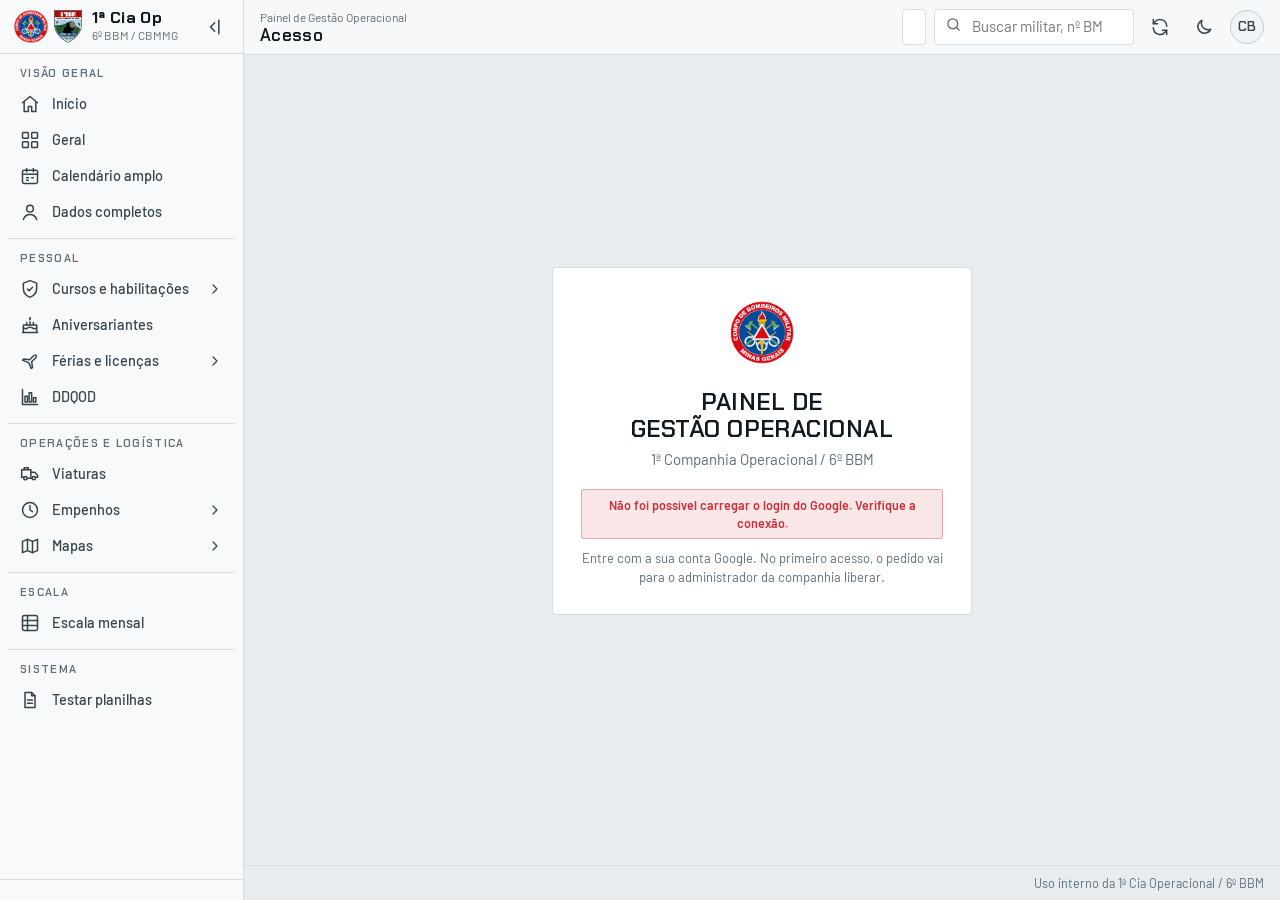
==== commit 4d226692: "Add files via upload" ====
--- a/index.html
+++ b/index.html
@@ -123,6 +123,7 @@
 <script src="assets/js/dados/escala.js"></script>
 <script src="assets/js/dados/escala-mensal.js"></script>
 <script src="assets/js/dados/registros.js"></script>
+<script src="assets/js/dados/publico.js"></script>
 <script src="assets/js/dados/arquivo.js"></script>
 
 <script src="assets/js/interface/ui.js"></script>
--- a/assets/css/componentes.css
+++ b/assets/css/componentes.css
@@ -448,3 +448,35 @@
   border: 2px solid currentColor; border-right-color: transparent; animation: gira .75s linear infinite; }
 @keyframes gira { to { transform: rotate(360deg); } }
 @media (prefers-reduced-motion: reduce) { .gira { animation-duration: 2s; } }
+
+/* alerta discreto de piloto de embarcação (Geral e Empenhos semanais) */
+.alerta-pil { display: inline-flex; align-items: center; align-self: center; height: auto; gap: 6px; max-width: 100%; padding: 3px 10px 3px 6px; border-radius: 999px; font-size: 12.5px; line-height: 1.3; cursor: help;
+  border: 1px solid color-mix(in srgb, var(--tom) 45%, transparent); background: color-mix(in srgb, var(--tom) 12%, transparent); color: var(--fg); }
+.alerta-pil b { font-weight: 600; }
+.alerta-pil.bad, .ancora.bad, .dica-pop.bad { --tom: var(--red); }
+.alerta-pil.warn, .ancora.warn, .dica-pop.warn { --tom: #f08c00; }
+/* âncora: contorno escuro + claro por baixo da cor, para não se confundir com as cores dos pelotões */
+.ancora { width: 16px; height: 16px; flex: none; overflow: visible; }
+.ancora .anc-1 { stroke: #111; stroke-width: 5.6; }
+.ancora .anc-2 { stroke: #fff; stroke-width: 3.8; }
+.ancora .anc-3 { stroke: var(--tom, var(--red)); stroke-width: 2.3; }
+.pil-dia { display: inline-flex; align-items: center; justify-content: center; vertical-align: 1px; margin-left: 8px; cursor: help;
+  width: 22px; height: 22px; border-radius: 6px; background: #fff; border: 2px solid var(--tom); box-shadow: 0 1px 3px rgba(0,0,0,.35); }
+.pil-dia.bad { --tom: var(--red); }
+.pil-dia.warn { --tom: #f08c00; }
+/* dentro do quadrado branco a âncora dispensa o contorno */
+.pil-dia .ancora { width: 15px; height: 15px; }
+.pil-dia .ancora .anc-1, .pil-dia .ancora .anc-2 { display: none; }
+.pil-dia .ancora .anc-3 { stroke-width: 2.6; }
+.pil-dia:focus-visible { outline: 2px solid var(--focus); outline-offset: 2px; }
+/* popup das dicas (data-dica) */
+.dica-pop { position: fixed; z-index: 1000; max-width: min(340px, calc(100vw - 16px)); padding: 10px 12px 10px 14px; border-radius: 10px;
+  background: var(--surface); color: var(--fg); border: 1px solid var(--line); box-shadow: 0 10px 28px rgba(0,0,0,.28);
+  border-left: 4px solid var(--tom, var(--line)); font-size: 13px; line-height: 1.4; pointer-events: none; animation: dica-in .12s ease-out; }
+.dica-pop .dica-t { display: block; font-size: 12px; text-transform: uppercase; letter-spacing: .05em; color: var(--tom, var(--muted)); margin-bottom: 4px; }
+.dica-pop ul { list-style: none; margin: 0; padding: 0; display: grid; gap: 4px; }
+.dica-pop li { display: grid; gap: 1px; }
+.dica-pop li span { font-weight: 600; }
+.dica-pop li em { font-style: normal; color: var(--muted); }
+@keyframes dica-in { from { opacity: 0; transform: translateY(-3px); } to { opacity: 1; transform: none; } }
+@media (prefers-reduced-motion: reduce) { .dica-pop { animation: none; } }
--- a/assets/css/telas/usuarios.css
+++ b/assets/css/telas/usuarios.css
@@ -16,9 +16,19 @@
 .us-perfil { display: flex; align-items: center; gap: 6px; font-size: 13px; color: var(--muted); }
 .us-perfil .input, .us-sel { height: 32px; padding: 0 8px; min-width: 130px; }
 .us-tbl td { vertical-align: middle; }
-.us-novo { display: grid; grid-template-columns: minmax(200px, 2fr) minmax(160px, 1.5fr) minmax(130px, 1fr) auto; gap: 10px; align-items: end; }
-.us-novo .field { display: grid; gap: 4px; font-size: 13px; color: var(--muted); max-width: none; }
+.us-novo { display: grid; grid-template-columns: minmax(190px, 2fr) minmax(110px, 1fr) minmax(110px, 1fr) minmax(130px, 1.3fr) minmax(120px, 1fr) auto; gap: 10px; align-items: end; }
+.us-quem > div > span { display: block; margin-top: 3px; }
+.us-bm { font-weight: 400; color: var(--muted); font-size: 12.5px; margin-left: 4px; }
+.us-chk { height: 20px; padding: 0 7px; font-size: 11.5px; }
+.us-edit { flex: none; width: 28px; height: 28px; opacity: .55; }
+.us-edit:hover, .us-edit:focus-visible { opacity: 1; }
+.us-edit svg { width: 15px; height: 15px; }
+.us-ed { display: grid; gap: 12px; }
+.us-ed .field { display: grid; gap: 4px; font-size: 13px; color: var(--muted); max-width: none; }
+.us-novo .field { display: grid; gap: 4px; font-size: 13px; color: var(--muted); max-width: none; min-width: 0; }
+.us-novo .field .input, .us-ed .field .input { width: 100%; min-width: 0; }
 .us-novo .btn { height: 38px; }
+@media (max-width: 1100px) { .us-novo { grid-template-columns: 1fr 1fr 1fr; } }
 @media (max-width: 760px) {
   .us-novo { grid-template-columns: 1fr; }
   .us-acoes { margin-left: 0; width: 100%; }
--- a/assets/css/telas/cursos.css
+++ b/assets/css/telas/cursos.css
@@ -32,3 +32,37 @@
     bottom: calc(72px + env(safe-area-inset-bottom, 0px)); width: auto; max-height: 66dvh; box-shadow: 0 -6px 30px rgba(0, 0, 0, .45); }
   #cMulti .multi-list { max-height: calc(66dvh - 150px); }
 }
+
+/* chave "Por pelotões e alas" e os quadros por OBM (como na tela Geral) */
+.cur-acoes { display: inline-flex; align-items: center; gap: 12px; flex-wrap: wrap; margin-left: auto; }
+.sw-chave { display: inline-flex; align-items: center; gap: 8px; cursor: pointer; font-size: 13px; color: var(--muted); user-select: none; white-space: nowrap; }
+.sw-chave input { position: absolute; opacity: 0; width: 1px; height: 1px; }
+.sw-trilho { position: relative; width: 34px; height: 19px; border-radius: 10px; background: var(--line-2); transition: background .15s; flex: none; }
+.sw-trilho::after { content: ""; position: absolute; top: 2.5px; left: 3px; width: 14px; height: 14px; border-radius: 50%; background: #fff; transition: transform .15s; }
+.sw-chave input:checked + .sw-trilho { background: var(--ok); }
+.sw-chave input:checked + .sw-trilho::after { transform: translateX(14px); }
+.sw-chave input:checked ~ span:last-child { color: var(--fg); }
+.sw-chave input:focus-visible + .sw-trilho { outline: 2px solid var(--focus); outline-offset: 2px; }
+.cur-grupos { display: grid; gap: 10px; padding: 10px; }
+.cur-g.roster { border-left: 3px solid var(--pc, var(--line)); }
+.cur-g > summary { cursor: pointer; list-style: none; }
+.cur-g > summary::-webkit-details-marker { display: none; }
+.cur-g > summary .n { margin-left: auto; }
+.cur-g > summary .chev { transition: transform .15s; color: var(--muted); }
+.cur-g[open] > summary .chev { transform: rotate(90deg); }
+.cur-g:not([open]) > summary { border-bottom: 0; }
+.cur-g-t .tbl-wrap { border: 0; }
+/* comparativo entre pelotões e alas */
+.cur-comp { display: grid; grid-template-columns: repeat(auto-fit, minmax(320px, 1fr)); gap: 10px 24px; padding: 12px 14px; border-bottom: 1px solid var(--line); }
+.cur-comp-b h4 { font-size: 12.5px; text-transform: uppercase; letter-spacing: .05em; margin-bottom: 6px; }
+.cur-comp-l { display: grid; grid-template-columns: 150px minmax(60px, 1fr) auto; align-items: center; gap: 10px; padding: 3px 0; font-size: 13px; }
+.cur-comp-n { min-width: 0; overflow: hidden; text-overflow: ellipsis; white-space: nowrap; }
+.cur-obm { font-weight: 600; }
+.cur-barra { height: 10px; border-radius: 5px; background: var(--line); overflow: hidden; }
+.cur-barra > span { display: block; height: 100%; background: var(--ok); border-radius: 5px; }
+.cur-comp-l.baixo .cur-barra > span { background: var(--warn); }
+.cur-comp-l.baixo .cur-comp-v b { color: var(--warn); }
+.cur-comp-v { white-space: nowrap; color: var(--muted); font-variant-numeric: tabular-nums; }
+.cur-comp-v b { color: var(--fg); }
+.cur-comp-nota { grid-column: 1 / -1; font-size: 12px; margin: 0; }
+@media (max-width: 560px) { .cur-comp-l { grid-template-columns: 110px minmax(40px, 1fr) auto; gap: 6px; } }
--- a/assets/css/telas/empenhos.css
+++ b/assets/css/telas/empenhos.css
@@ -179,3 +179,8 @@
 .emp-leitura .emp-row:disabled { cursor: default; opacity: 1; color: inherit; }
 .emp-leitura .emp-row:disabled:hover { background: none; }
 .emp-leitura .emp-obs textarea[readonly] { background: transparent; resize: none; }
+/* janela "Limpar lançamentos": somente o dia × a semana inteira (4.63) */
+.emp-limpa-op { display: grid; gap: 6px; padding: 10px 12px; border: 1px solid var(--line-2); border-radius: var(--r, 6px); }
+.emp-limpa-op label { display: flex; align-items: center; gap: 8px; cursor: pointer; }
+.emp-limpa-op p { margin: 0; font-size: 13px; }
+.emp-limpa-op:has(input:checked) { border-color: var(--accent, var(--red)); }
--- a/assets/css/telas/escala.css
+++ b/assets/css/telas/escala.css
@@ -22,7 +22,9 @@
 .es-avisos.ok { color: var(--ok); }
 .es-avisos summary { cursor: pointer; font-weight: 600; color: var(--warn); }
 .es-avisos ul { list-style: none; margin: 8px 0 2px; padding: 0; display: grid; gap: 4px; }
-.es-avisos li { display: flex; gap: 8px; }
+.es-avisos li { display: flex; gap: 8px; align-items: flex-start; }
+.es-avisos li .av-anc { display: inline-flex; margin-top: -1px; }
+.es-avisos li .av-anc .ancora { width: 16px; height: 16px; }
 .es-avisos li.t-bad span { color: var(--bad); }
 .es-avisos li.t-warn span { color: var(--warn); }
 .es-avisos li.t-info span { color: var(--info); }
@@ -75,6 +77,10 @@
 .es-planilha { user-select: none; -webkit-user-select: none; outline: none; }
 .es-planilha td.pc { min-width: 34px; height: 28px; padding: 0 3px; font-weight: 700; font-size: 12px; cursor: cell; white-space: nowrap; }
 .es-planilha td.pc.pl-nome { min-width: 170px; text-align: left; padding: 0 8px; font-weight: 600; position: sticky; left: 0; background: var(--surface); z-index: 1; }
+/* PBRESC: coluna da letra da equipe antes do nome (as duas ficam paradas ao rolar para o lado) */
+.es-planilha .pl-eq { width: 38px; min-width: 38px; max-width: 38px; text-align: center; font-weight: 700; position: sticky; left: 0; background: var(--surface); z-index: 1; }
+.es-planilha[data-grade="pb"] td.pc.pl-nome, .es-planilha[data-grade="pb"] th.pl-nome { left: 38px; }
+.es-planilha th.pl-eq, .es-planilha th.pl-nome { z-index: 2; }
 .es-planilha td.pc.af { color: var(--muted); font-style: italic; font-weight: 600; }
 .es-planilha td.pc.ed { box-shadow: inset 0 -2px 0 #c9a227; }
 .es-planilha td.pc.sel { background: color-mix(in srgb, var(--info) 22%, transparent); }
@@ -108,6 +114,8 @@
 .es-cor { height: 28px; width: 84px; padding: 0 4px 0 18px; border: 1px solid var(--line); border-radius: 3px; color: var(--fg); font: inherit; font-size: 12px; cursor: pointer;
   background: linear-gradient(90deg, var(--tom, transparent) 0 10px, var(--bg-2) 10px); }
 .es-cor.t-nada { background: var(--bg-2); padding-left: 6px; }
+/* lista aberta do seletor: texto legível no tema escuro e no claro (o Windows abre a lista com fundo próprio) */
+.es-cor option { color: var(--fg); background: var(--surface); }
 .es-tab tr.es-extra td { background: color-mix(in srgb, #e8c21c 7%, transparent); }
 .es-q-pe { display: flex; flex-wrap: wrap; align-items: center; gap: 8px 12px; padding: 8px 14px; }
 .es-sao { display: flex; align-items: center; gap: 8px; flex: 1 1 280px; font-size: 12px; font-weight: 700; color: var(--muted); }
